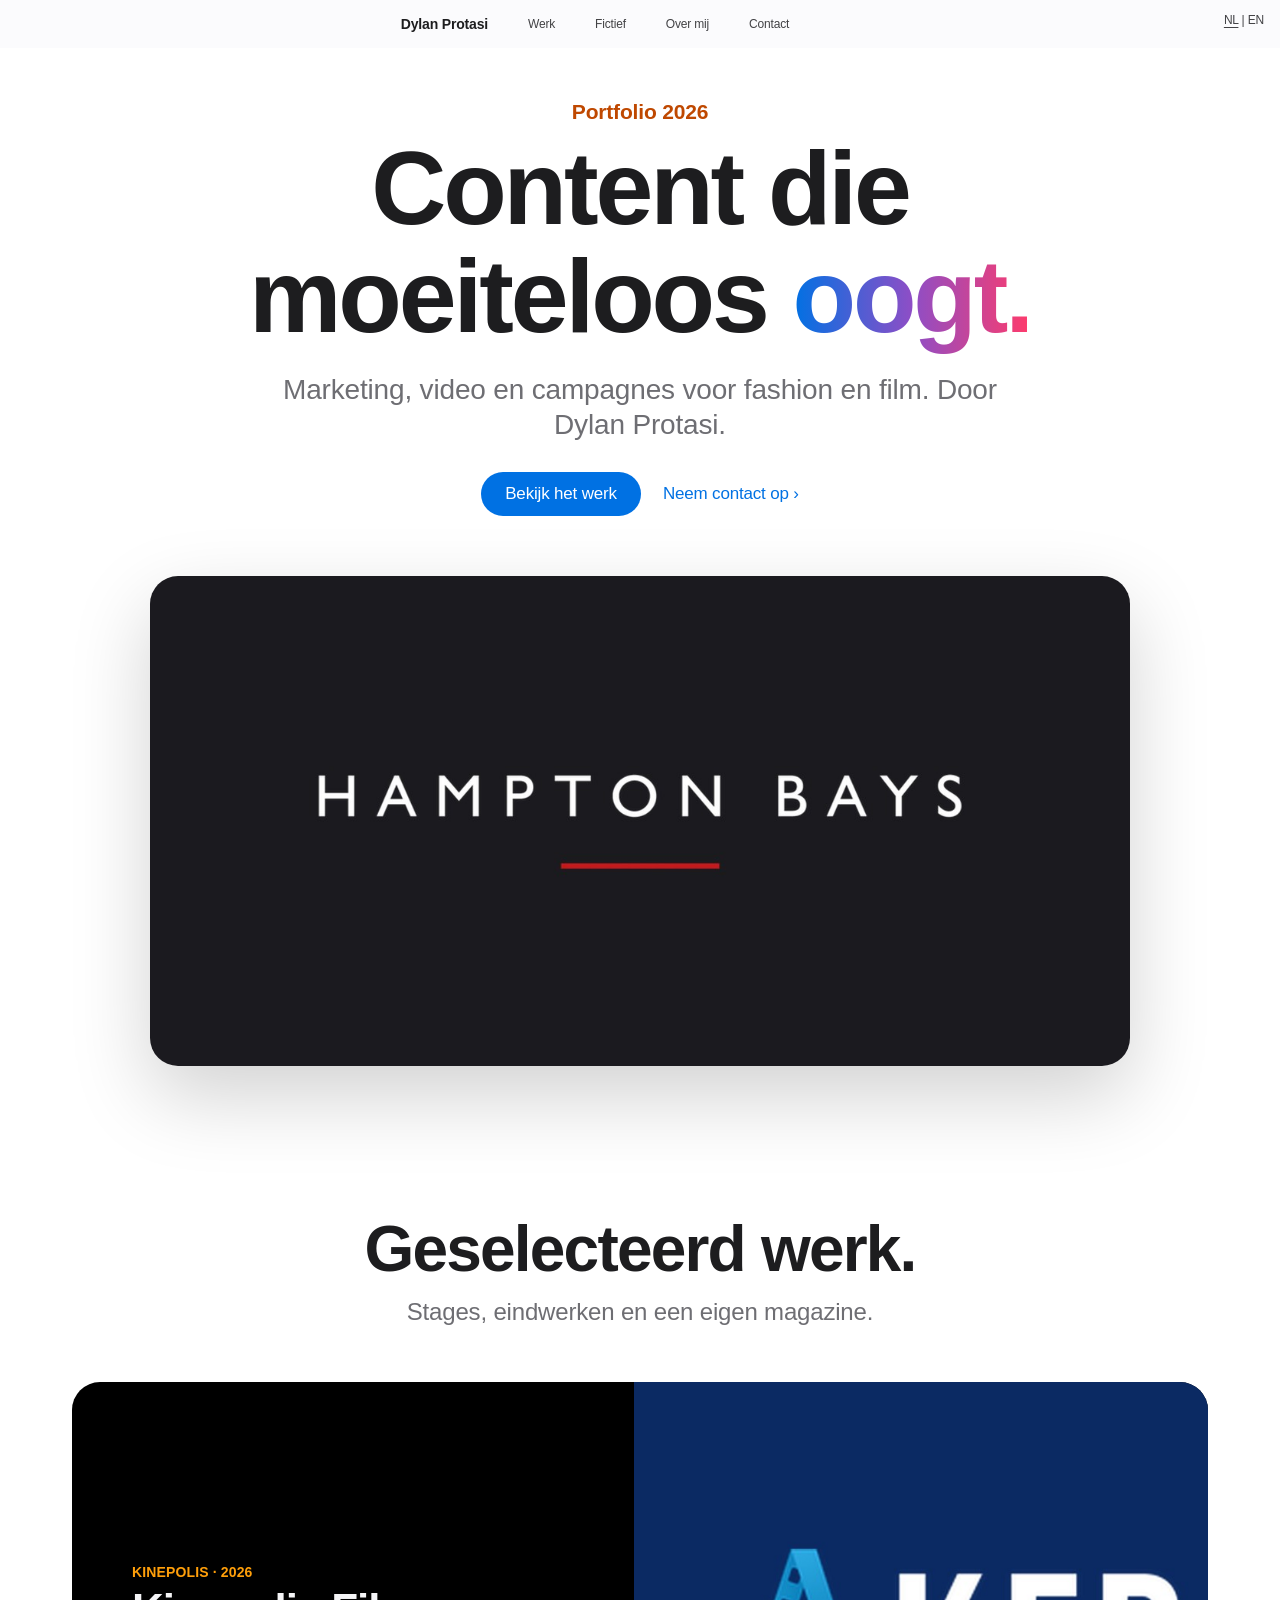
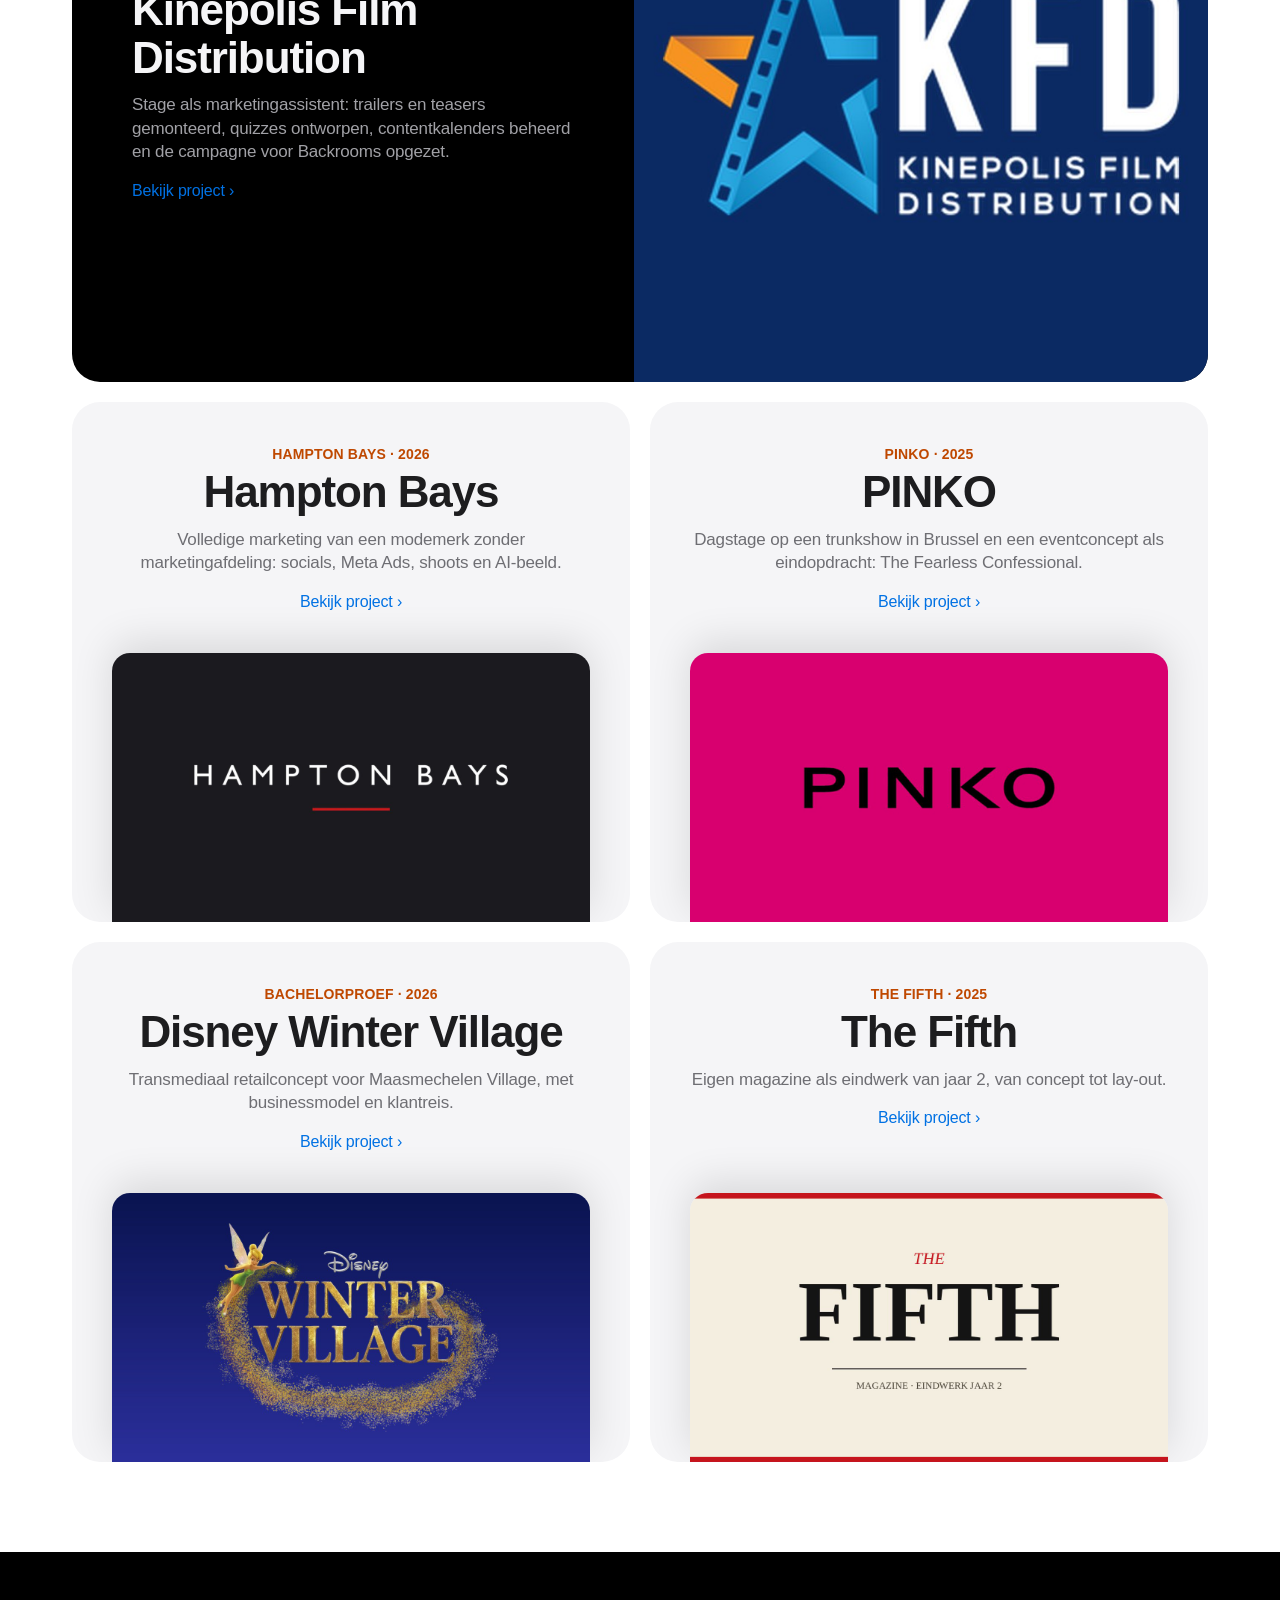
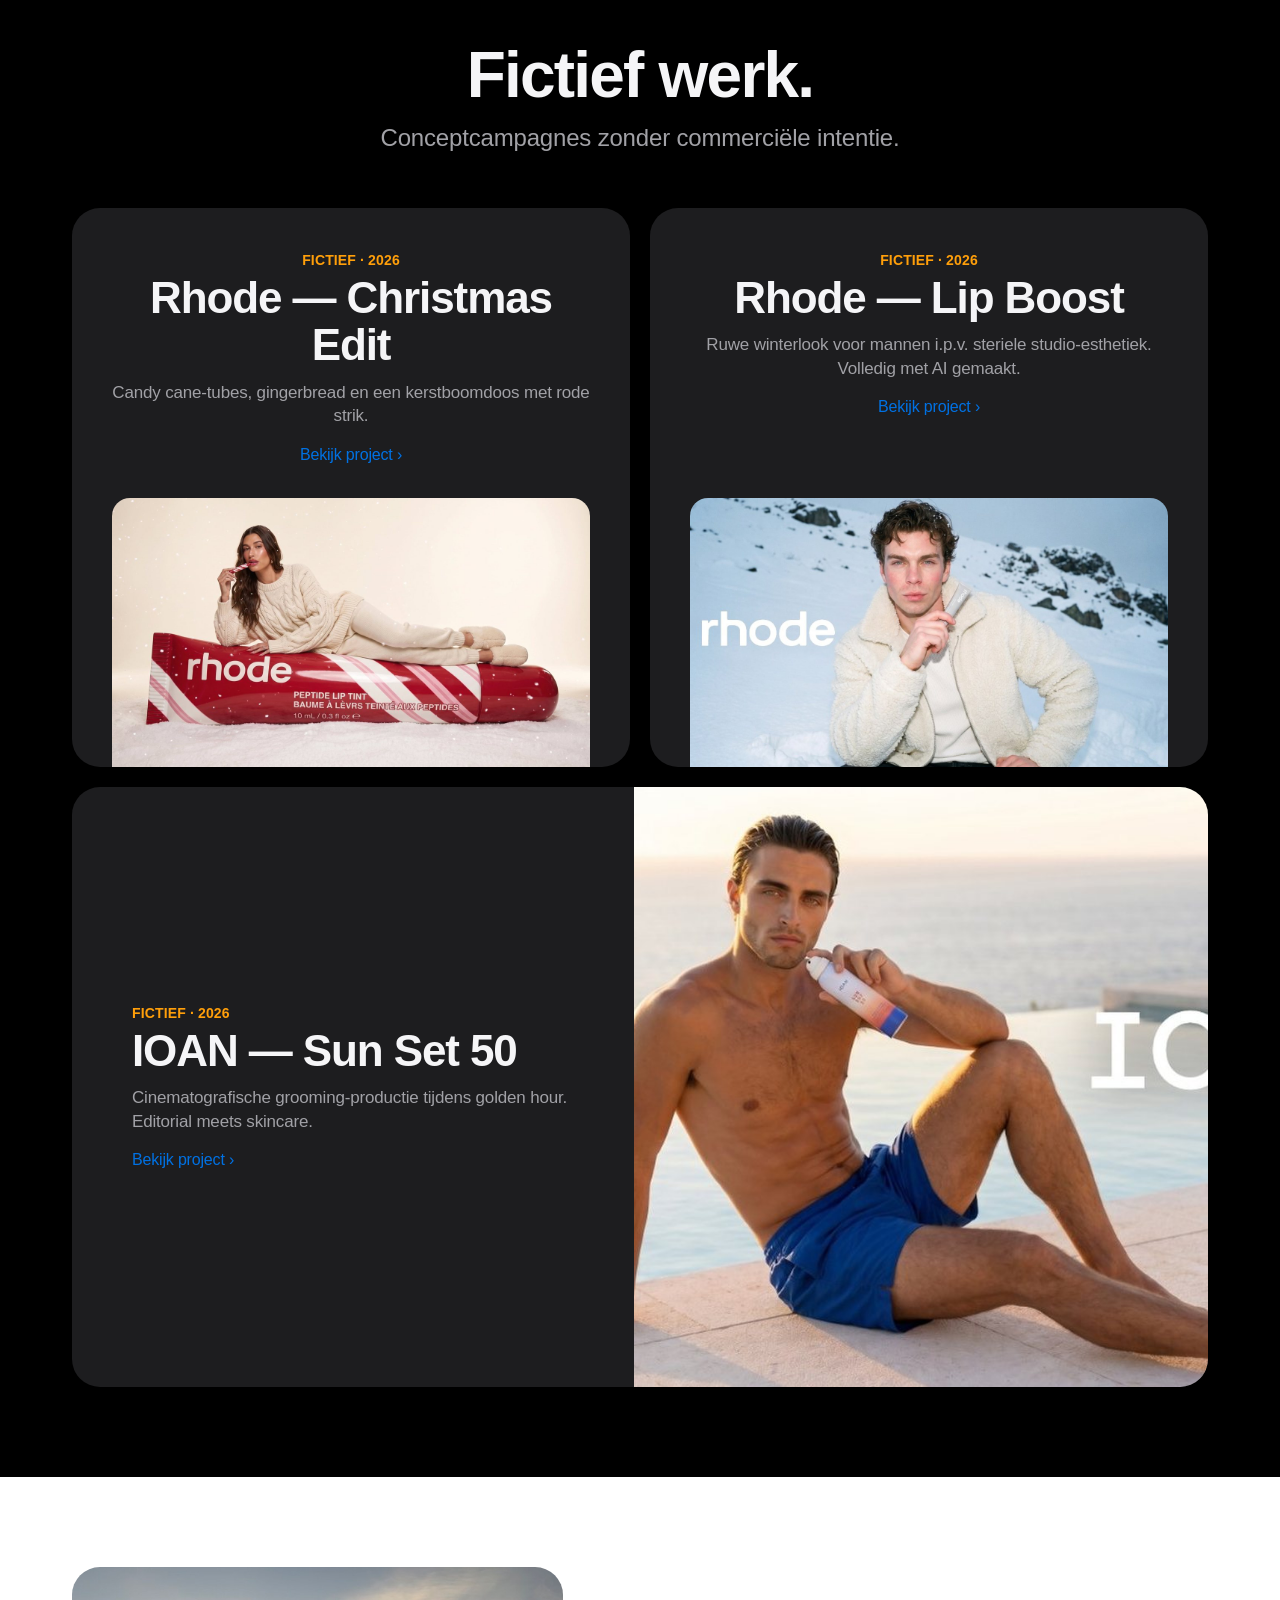
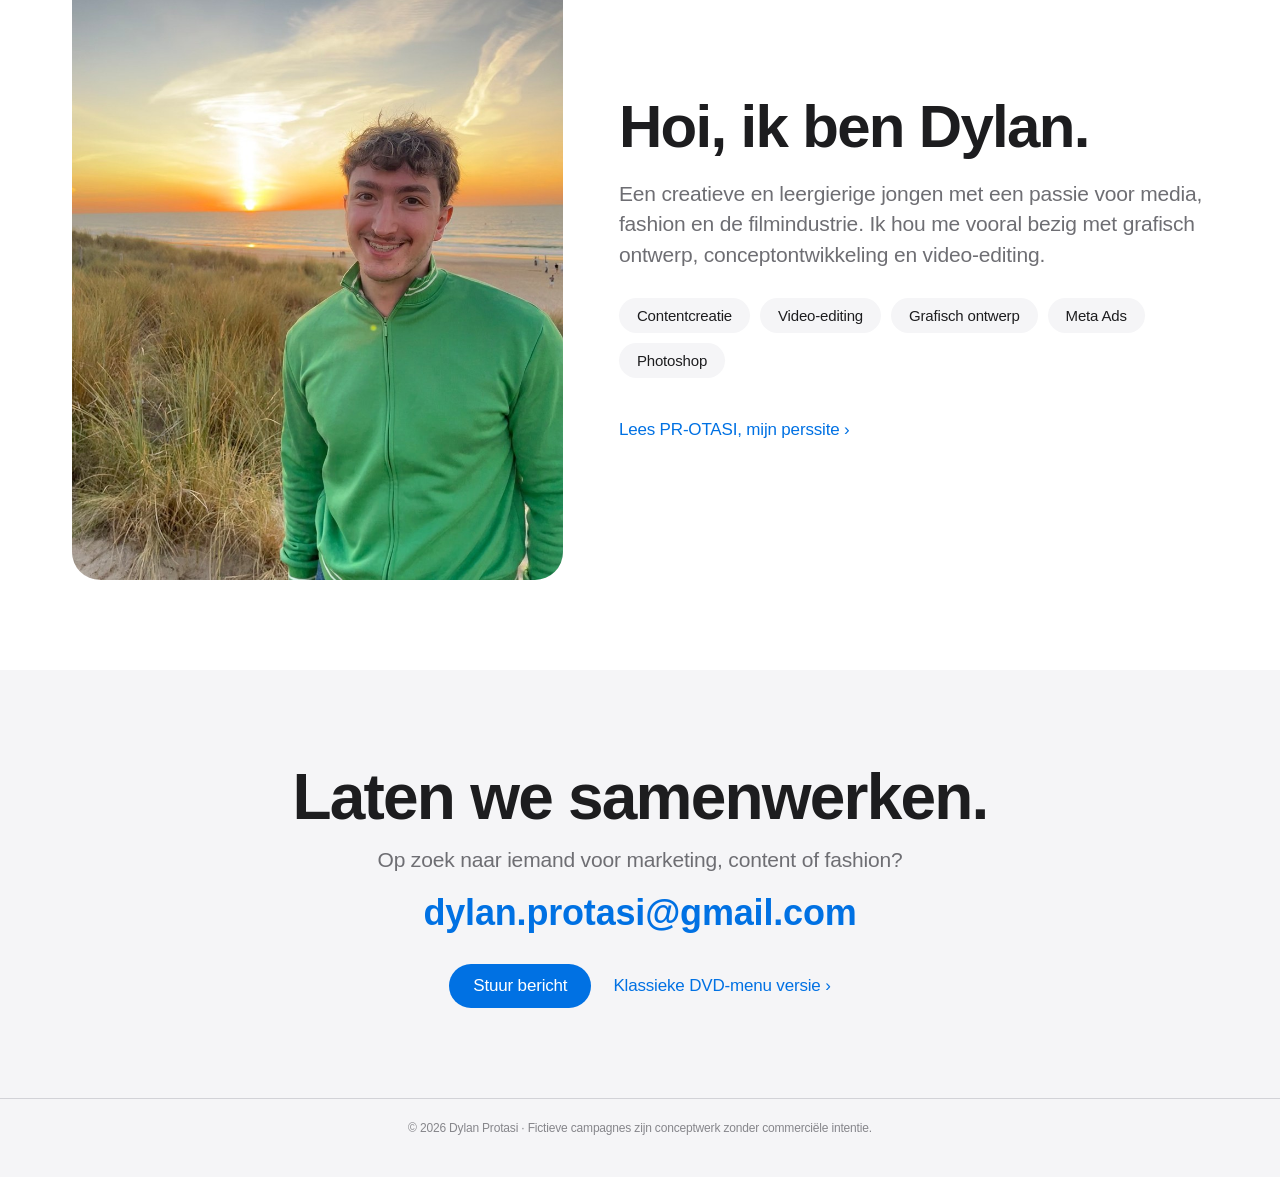
==== apple.html @ 8bb2449b "Apple-stijl versie van het portfolio (apple.html) Co-Authored-By: Claude Sonnet 5.5 <noreply@anthrop" ====
<!doctype html>
<html lang="nl"><head><meta charset="utf-8"><meta name="viewport" content="width=device-width,initial-scale=1">
<title>Dylan Protasi — Portfolio</title>
<style>
:root{--bg:#fff;--fg:#1d1d1f;--mu:#6e6e73;--ca:#f5f5f7;--bl:#0071e3}
*{box-sizing:border-box;margin:0}
html{scroll-behavior:smooth}
body{font-family:-apple-system,BlinkMacSystemFont,"SF Pro Display","SF Pro Text","Helvetica Neue",Inter,Arial,sans-serif;background:var(--bg);color:var(--fg);-webkit-font-smoothing:antialiased;letter-spacing:-.011em}
a{color:inherit;text-decoration:none}
nav{position:fixed;top:0;left:0;right:0;height:48px;z-index:10;display:flex;justify-content:center;gap:clamp(14px,3.4vw,40px);align-items:center;background:rgba(251,251,253,.8);backdrop-filter:saturate(180%) blur(20px);-webkit-backdrop-filter:saturate(180%) blur(20px);font-size:12px;color:#424245;padding-right:90px}
nav b{color:var(--fg);font-weight:600;font-size:14px}
nav a:hover{color:#000}
.lang{position:fixed;right:16px;top:13px;z-index:11;font-size:12px;color:#424245;cursor:pointer}
.lang u{text-underline-offset:3px}
.hero{min-height:100vh;display:flex;flex-direction:column;align-items:center;justify-content:center;text-align:center;padding:100px 22px 60px}
.eyebrow{font-size:clamp(17px,2vw,21px);font-weight:600;color:#bf4800;margin-bottom:10px}
h1{font-size:clamp(44px,9vw,104px);line-height:1.04;font-weight:700;letter-spacing:-.03em}
h1 span{background:linear-gradient(90deg,#0071e3,#8e4ec6 50%,#ff3b6b);-webkit-background-clip:text;background-clip:text;color:transparent}
.sub{font-size:clamp(19px,2.6vw,28px);line-height:1.25;color:var(--mu);max-width:720px;margin:22px auto 0;font-weight:500}
.cta{display:flex;gap:22px;justify-content:center;margin-top:30px;flex-wrap:wrap}
.btn{background:var(--bl);color:#fff;border-radius:980px;padding:12px 24px;font-size:17px}
.btn:hover{background:#0077ed}
.lnk{color:var(--bl);font-size:17px;padding:12px 0}.lnk:hover{text-decoration:underline}
.lnk:after{content:" ›"}
.hshot{width:min(980px,92vw);margin-top:60px;border-radius:28px;overflow:hidden;box-shadow:0 30px 80px rgba(0,0,0,.18);aspect-ratio:16/8}
.hshot img{width:100%;height:100%;object-fit:cover;display:block}
section{padding:90px 0}
.wrap{max-width:1180px;margin:0 auto;padding:0 22px}
.hd{text-align:center;margin-bottom:56px}
.hd h2{font-size:clamp(34px,6vw,64px);font-weight:700;letter-spacing:-.028em;line-height:1.06}
.hd p{font-size:clamp(17px,2.2vw,24px);color:var(--mu);margin-top:14px;font-weight:500}
.g{display:grid;grid-template-columns:repeat(2,1fr);gap:20px}
.big{grid-column:1/-1}
.card{position:relative;display:flex;flex-direction:column;background:var(--ca);border-radius:28px;overflow:hidden;transition:transform .5s cubic-bezier(.2,.8,.2,1);min-height:520px}
.card:hover{transform:scale(1.012)}
.card .t{padding:44px 40px 0;text-align:center}
.card small{display:block;font-size:14px;font-weight:600;color:#bf4800;margin-bottom:6px;letter-spacing:.01em}
.card h3{font-size:clamp(28px,3.6vw,44px);font-weight:700;letter-spacing:-.025em;line-height:1.08}
.card p{font-size:17px;line-height:1.38;color:var(--mu);margin:12px auto 0;max-width:520px}
.card .m{margin:18px 0 0;display:flex;gap:22px;justify-content:center}
.card .m span:first-child{color:var(--bl)}
.card .m span:first-child:after{content:" ›"}
.card .im{margin-top:auto;padding:34px 40px 0}
.card .im img{display:block;width:100%;aspect-ratio:16/9;object-fit:cover;border-radius:18px 18px 0 0;box-shadow:0 -10px 40px rgba(0,0,0,.12)}
.big{min-height:600px;flex-direction:row;align-items:center;background:#000;color:#f5f5f7}
.big .t{flex:1;text-align:left;padding:60px}
.big small{color:#ff9f0a}.big p{color:#a1a1a6;margin-left:0}.big .m{justify-content:flex-start}
.big .im{flex:1.3;padding:0;align-self:stretch;margin:0}
.big .im img{height:100%;border-radius:0;box-shadow:none;aspect-ratio:auto}
.dark{background:#000;color:#f5f5f7}
.dark .hd p{color:#a1a1a6}
.dark .card{background:#1d1d1f}
.dark .card p{color:#a1a1a6}
.dark .card small{color:#ff9f0a}
.dark .card .im img{box-shadow:none}
.ab{display:grid;grid-template-columns:1fr 1.2fr;gap:56px;align-items:center}
.ab img{width:100%;aspect-ratio:4/5;object-fit:cover;border-radius:28px}
.ab h2{font-size:clamp(34px,5.4vw,60px);font-weight:700;letter-spacing:-.028em;line-height:1.06}
.ab p{font-size:clamp(17px,2vw,21px);line-height:1.45;color:var(--mu);margin-top:20px;font-weight:500}
.sk{display:flex;flex-wrap:wrap;gap:10px;margin-top:28px}
.sk span{background:var(--ca);padding:9px 18px;border-radius:980px;font-size:15px;font-weight:500}
.ct{text-align:center;background:var(--ca)}
.ct h2{font-size:clamp(34px,6vw,64px);font-weight:700;letter-spacing:-.028em}
.ct a.em{display:block;font-size:clamp(20px,3.4vw,36px);margin-top:20px;color:var(--bl);font-weight:600}
footer{background:var(--ca);color:#86868b;font-size:12px;padding:20px 22px 40px;text-align:center;line-height:1.5;border-top:1px solid #d2d2d7}
.rv{opacity:0;transform:translateY(34px);transition:opacity .9s,transform .9s cubic-bezier(.2,.8,.2,1)}
.rv.in{opacity:1;transform:none}
@media(max-width:820px){.g{grid-template-columns:1fr}.big{flex-direction:column}.big .t{padding:40px 24px 0;text-align:center}.big .m{justify-content:center}.big p{margin-left:auto}.big .im{padding:30px 24px 0}.big .im img{height:auto;aspect-ratio:16/9;border-radius:18px 18px 0 0}.card{min-height:0}.ab{grid-template-columns:1fr}nav a.h{display:none}}
</style></head><body>
<nav><b>Dylan Protasi</b><a class="h" href="#werk" data-en="Work">Werk</a><a class="h" href="#fictief" data-en="Fictional">Fictief</a><a class="h" href="#over" data-en="About">Over mij</a><a href="#contact" data-en="Contact">Contact</a></nav>
<div class="lang" id="lg"><u>NL</u> | EN</div>

<header class="hero">
<div class="eyebrow" data-en="Portfolio 2026">Portfolio 2026</div>
<h1 data-en="Content that<br>looks <span>effortless.</span>">Content die<br>moeiteloos <span>oogt.</span></h1>
<p class="sub" data-en="Marketing, video and campaigns for fashion and film. By Dylan Protasi.">Marketing, video en campagnes voor fashion en film. Door Dylan Protasi.</p>
<div class="cta"><a class="btn" href="#werk" data-en="See the work">Bekijk het werk</a><a class="lnk" href="#contact" data-en="Get in touch">Neem contact op</a></div>
<div class="hshot"><img src="img/bn-hampton.jpg" alt=""></div>
</header>

<section id="werk"><div class="wrap">
<div class="hd rv"><h2 data-en="Selected work.">Geselecteerd werk.</h2><p data-en="Internships, final projects and a magazine of my own." >Stages, eindwerken en een eigen magazine.</p></div>
<div class="g">
<a class="card big rv" href="index.html#/kinepolis"><div class="t"><small>KINEPOLIS · 2026</small><h3>Kinepolis Film Distribution</h3><p data-en="Internship as marketing assistant: trailers and teasers edited, quizzes designed, content calendars managed and the Backrooms campaign set up.">Stage als marketingassistent: trailers en teasers gemonteerd, quizzes ontworpen, contentkalenders beheerd en de campagne voor Backrooms opgezet.</p><div class="m"><span data-en="View project">Bekijk project</span></div></div><div class="im"><img src="img/bn-kinepolis.jpg" alt=""></div></a>
<a class="card rv" href="index.html#/hampton"><div class="t"><small>HAMPTON BAYS · 2026</small><h3>Hampton Bays</h3><p data-en="Full marketing for a fashion brand without a marketing department: socials, Meta Ads, shoots and AI imagery.">Volledige marketing van een modemerk zonder marketingafdeling: socials, Meta Ads, shoots en AI-beeld.</p><div class="m"><span data-en="View project">Bekijk project</span></div></div><div class="im"><img src="img/bn-hampton.jpg" alt=""></div></a>
<a class="card rv" href="index.html#/pinko"><div class="t"><small>PINKO · 2025</small><h3>PINKO</h3><p data-en="Day internship at a trunk show in Brussels, plus an event concept: The Fearless Confessional.">Dagstage op een trunkshow in Brussel en een eventconcept als eindopdracht: The Fearless Confessional.</p><div class="m"><span data-en="View project">Bekijk project</span></div></div><div class="im"><img src="img/bn-pinko.jpg" alt=""></div></a>
<a class="card rv" href="index.html#/disney"><div class="t"><small data-en="BACHELOR PROJECT · 2026">BACHELORPROEF · 2026</small><h3>Disney Winter Village</h3><p data-en="Transmedia retail concept for Maasmechelen Village, with business model and customer journey.">Transmediaal retailconcept voor Maasmechelen Village, met businessmodel en klantreis.</p><div class="m"><span data-en="View project">Bekijk project</span></div></div><div class="im"><img src="img/bn-disney.jpg" alt=""></div></a>
<a class="card rv" href="index.html#/fifth"><div class="t"><small>THE FIFTH · 2025</small><h3>The Fifth</h3><p data-en="My own magazine as year-2 final work, from concept to layout.">Eigen magazine als eindwerk van jaar 2, van concept tot lay-out.</p><div class="m"><span data-en="View project">Bekijk project</span></div></div><div class="im"><img src="img/bn-fifth.jpg" alt=""></div></a>
</div></div></section>

<section id="fictief" class="dark"><div class="wrap">
<div class="hd rv"><h2 data-en="Fictional work.">Fictief werk.</h2><p data-en="Concept campaigns without commercial intent.">Conceptcampagnes zonder commerciële intentie.</p></div>
<div class="g">
<a class="card rv" href="index.html#/rhode-xmas"><div class="t"><small data-en="FICTIONAL · 2026">FICTIEF · 2026</small><h3>Rhode — Christmas Edit</h3><p data-en="Candy cane tubes, gingerbread and a Christmas tree box with a red bow.">Candy cane-tubes, gingerbread en een kerstboomdoos met rode strik.</p><div class="m"><span data-en="View project">Bekijk project</span></div></div><div class="im"><img src="img/bn-rhode-xmas.jpg" alt=""></div></a>
<a class="card rv" href="index.html#/rhode"><div class="t"><small data-en="FICTIONAL · 2026">FICTIEF · 2026</small><h3>Rhode — Lip Boost</h3><p data-en="A raw winter look for men instead of sterile studio aesthetics. Made entirely with AI.">Ruwe winterlook voor mannen i.p.v. steriele studio-esthetiek. Volledig met AI gemaakt.</p><div class="m"><span data-en="View project">Bekijk project</span></div></div><div class="im"><img src="img/bn-rhode.jpg" alt=""></div></a>
<a class="card big rv" href="index.html#/ioan" style="background:#1d1d1f"><div class="t"><small data-en="FICTIONAL · 2026">FICTIEF · 2026</small><h3>IOAN — Sun Set 50</h3><p data-en="Cinematic grooming production at golden hour. Editorial meets skincare.">Cinematografische grooming-productie tijdens golden hour. Editorial meets skincare.</p><div class="m"><span data-en="View project">Bekijk project</span></div></div><div class="im"><img src="img/bn-ioan.jpg" alt=""></div></a>
</div></div></section>

<section id="over"><div class="wrap ab">
<img class="rv" src="img/ab1.jpg" alt="Dylan Protasi">
<div class="rv"><h2 data-en="Hi, I'm Dylan.">Hoi, ik ben Dylan.</h2>
<p data-en="A creative, eager-to-learn guy with a passion for media, fashion and the film industry. I focus on graphic design, concept development and video editing.">Een creatieve en leergierige jongen met een passie voor media, fashion en de filmindustrie. Ik hou me vooral bezig met grafisch ontwerp, conceptontwikkeling en video-editing.</p>
<div class="sk"><span data-en="Content creation">Contentcreatie</span><span data-en="Video editing">Video-editing</span><span data-en="Graphic design">Grafisch ontwerp</span><span>Meta Ads</span><span>Photoshop</span></div>
<div class="cta" style="justify-content:flex-start"><a class="lnk" href="index.html#/nieuws" data-en="Read PR-OTASI, my press site">Lees PR-OTASI, mijn perssite</a></div></div>
</div></section>

<section id="contact" class="ct"><div class="wrap rv"><h2 data-en="Let's work together.">Laten we samenwerken.</h2><p style="font-size:21px;color:#6e6e73;margin-top:14px;font-weight:500" data-en="Looking for someone for marketing, content or fashion?">Op zoek naar iemand voor marketing, content of fashion?</p><a class="em" href="mailto:dylan.protasi@gmail.com">dylan.protasi@gmail.com</a><div class="cta"><a class="btn" href="mailto:dylan.protasi@gmail.com" data-en="Send a message">Stuur bericht</a><a class="lnk" href="index.html" data-en="Classic DVD menu version">Klassieke DVD-menu versie</a></div></div></section>
<footer>© 2026 Dylan Protasi · <span data-en="Fictional campaigns are concept work without commercial intent.">Fictieve campagnes zijn conceptwerk zonder commerciële intentie.</span></footer>
<script>
var io=new IntersectionObserver(function(e){e.forEach(function(x){if(x.isIntersecting){x.target.classList.add('in');io.unobserve(x.target)}})},{threshold:.12});
document.querySelectorAll('.rv').forEach(function(e){io.observe(e)});
var els=[].slice.call(document.querySelectorAll('[data-en]'));els.forEach(function(e){e.dataset.nl=e.innerHTML});
function lang(l){els.forEach(function(e){e.innerHTML=l==='en'?e.dataset.en:e.dataset.nl});document.documentElement.lang=l;document.getElementById('lg').innerHTML=l==='en'?'NL | <u>EN</u>':'<u>NL</u> | EN';try{localStorage.setItem('lang',l)}catch(x){}}
document.getElementById('lg').onclick=function(){lang(document.documentElement.lang==='en'?'nl':'en')};
try{if(localStorage.getItem('lang')==='en')lang('en')}catch(x){}
</script></body></html>
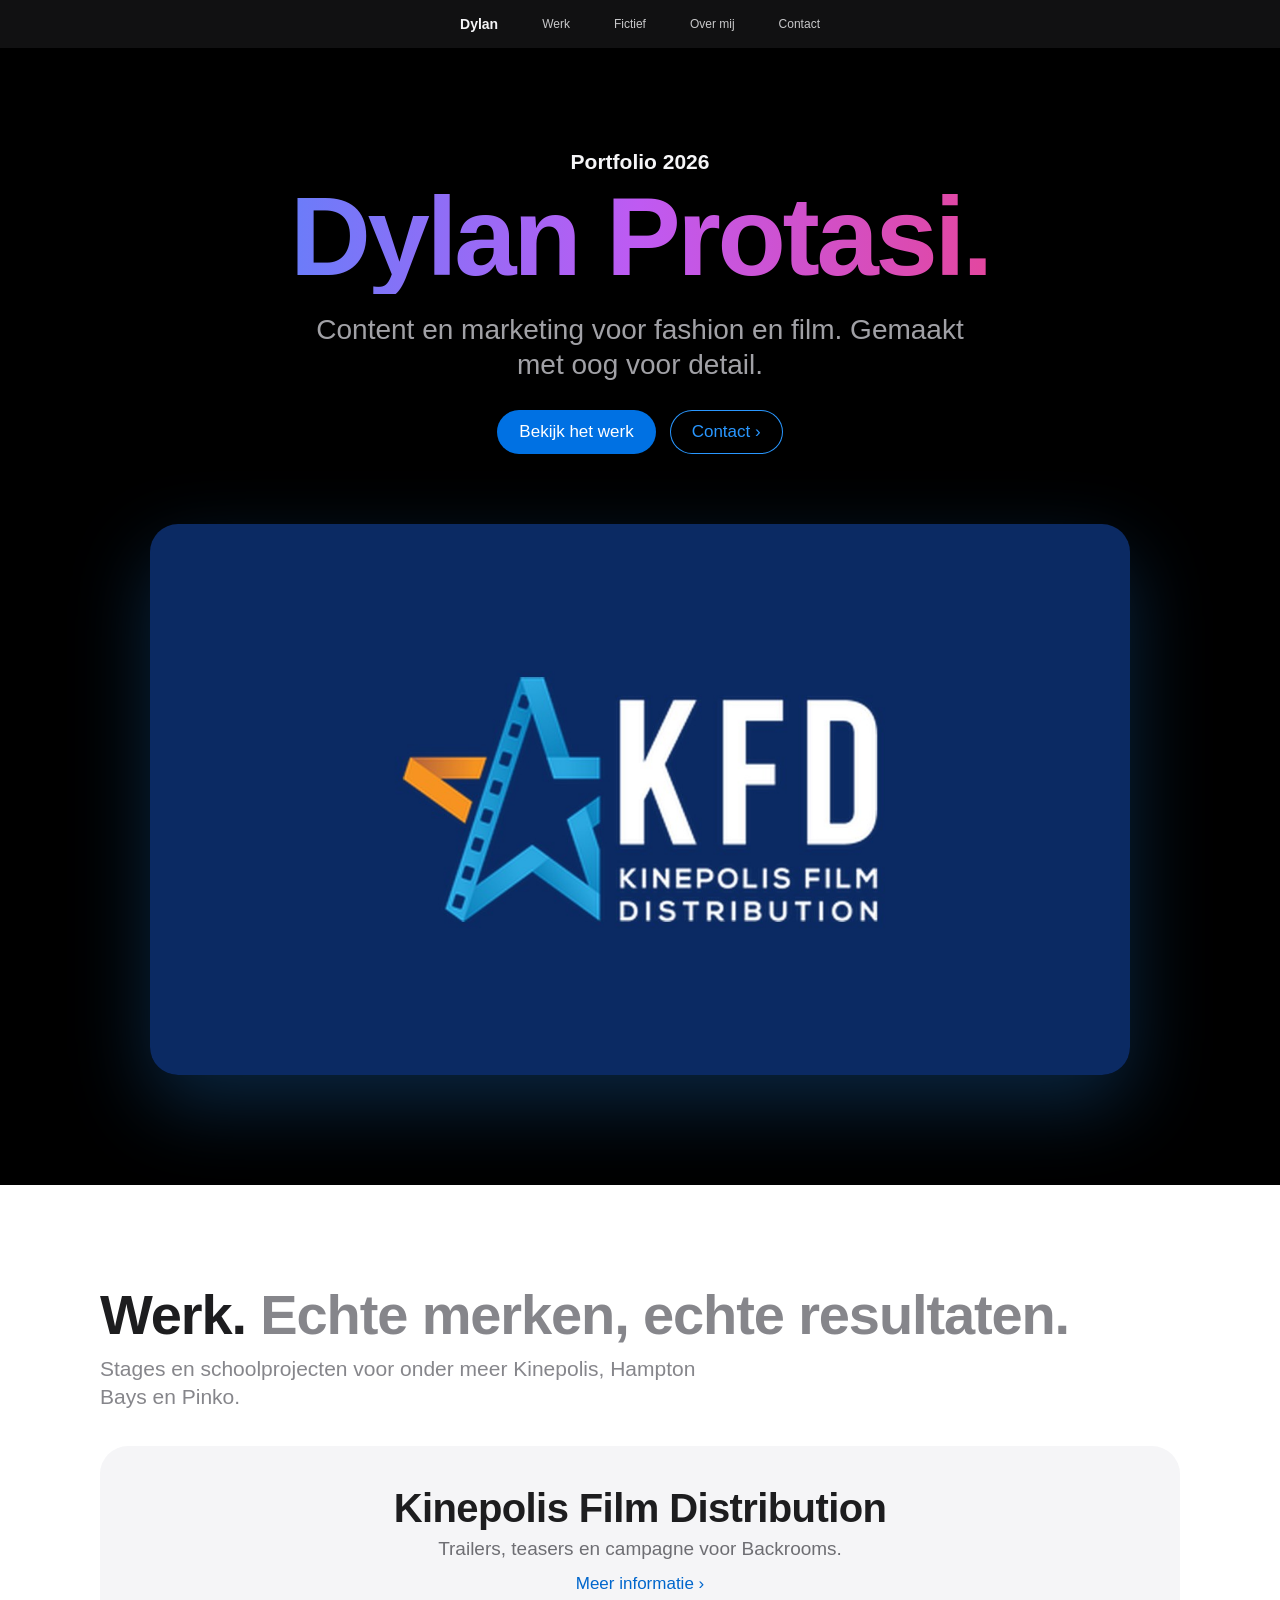
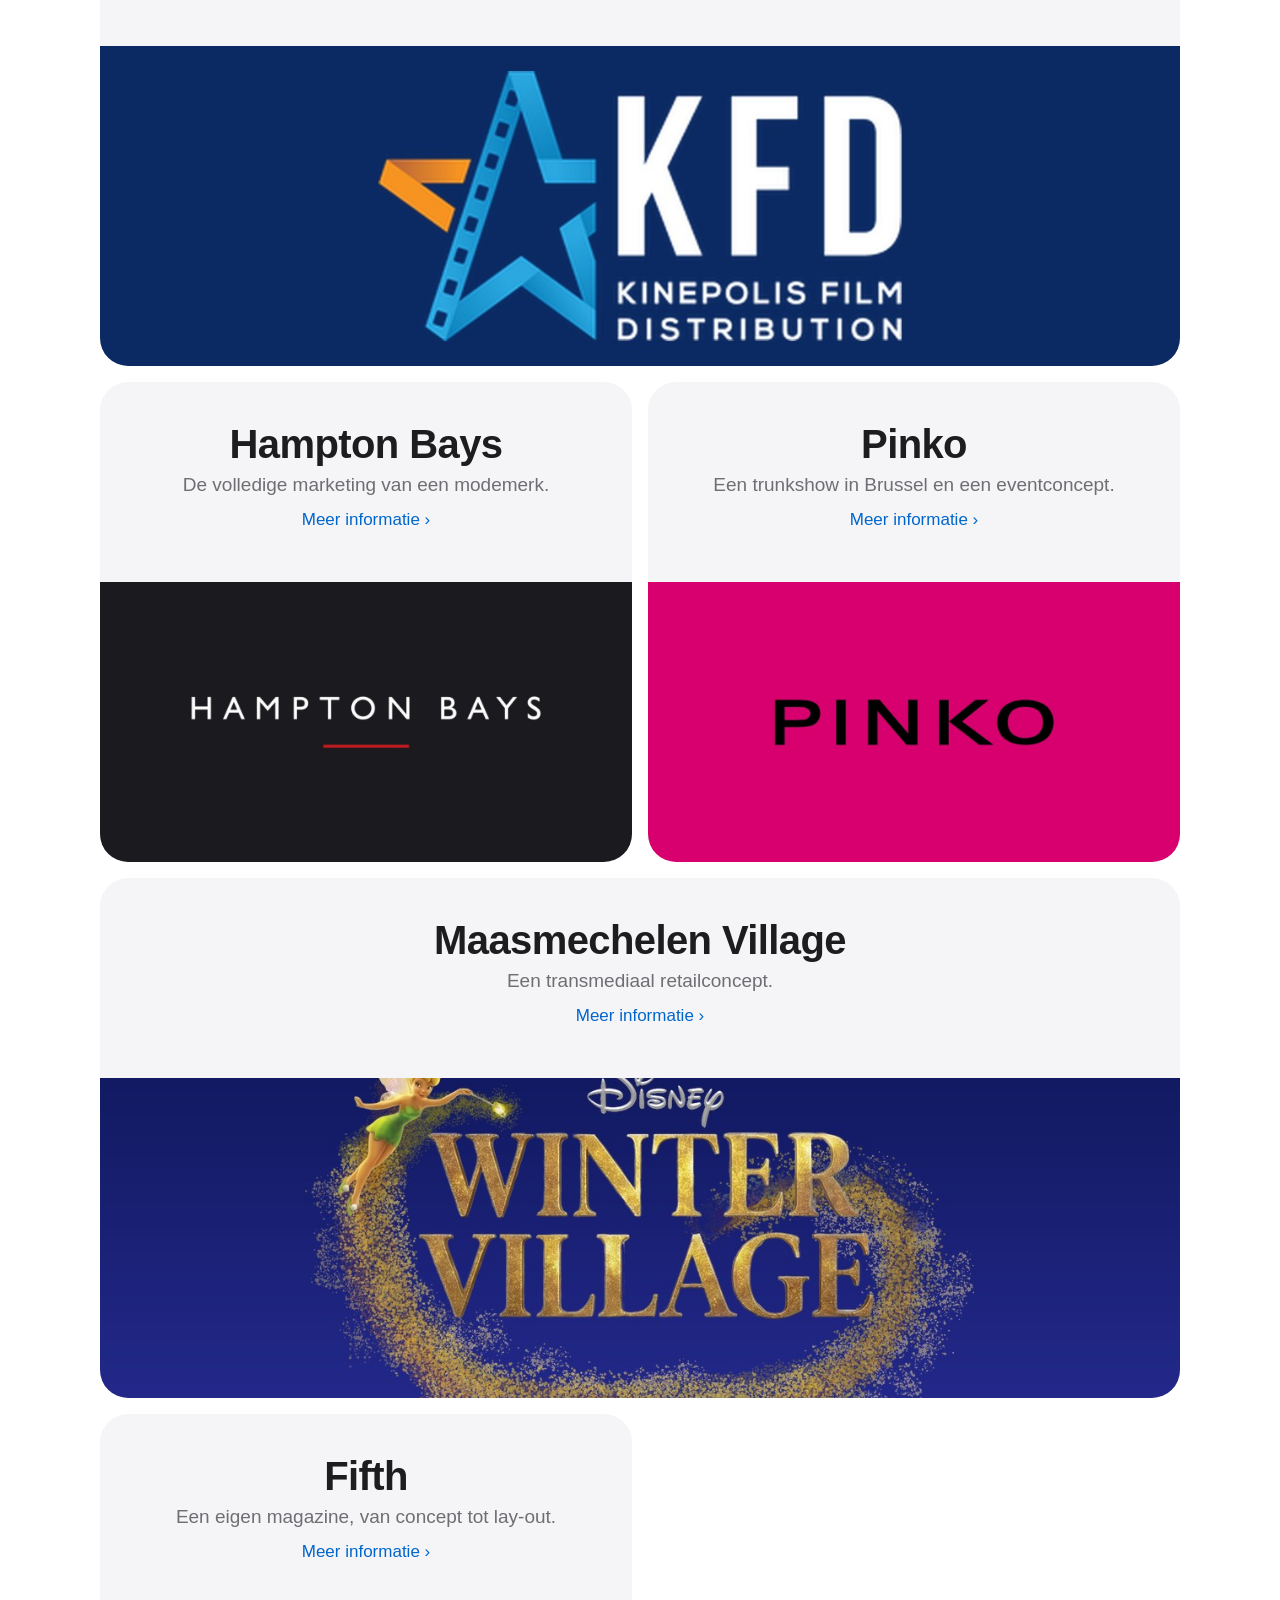
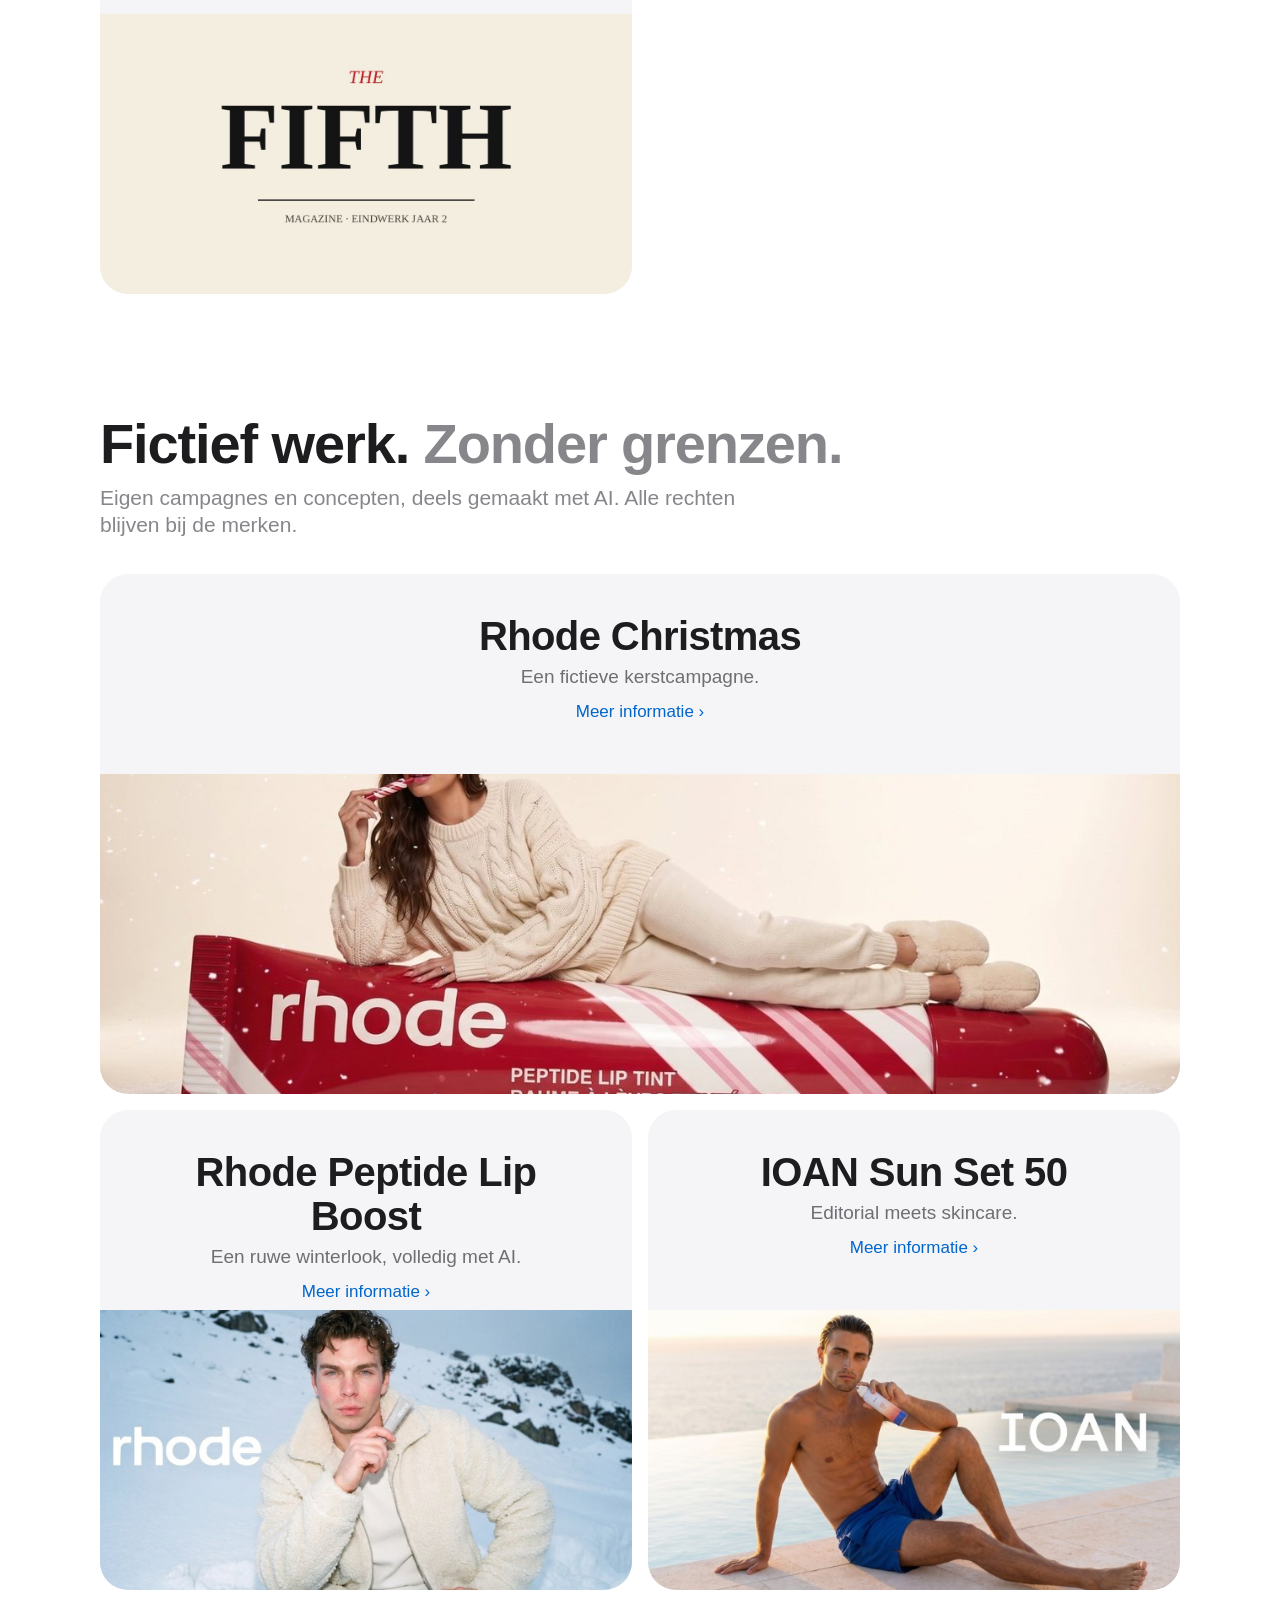
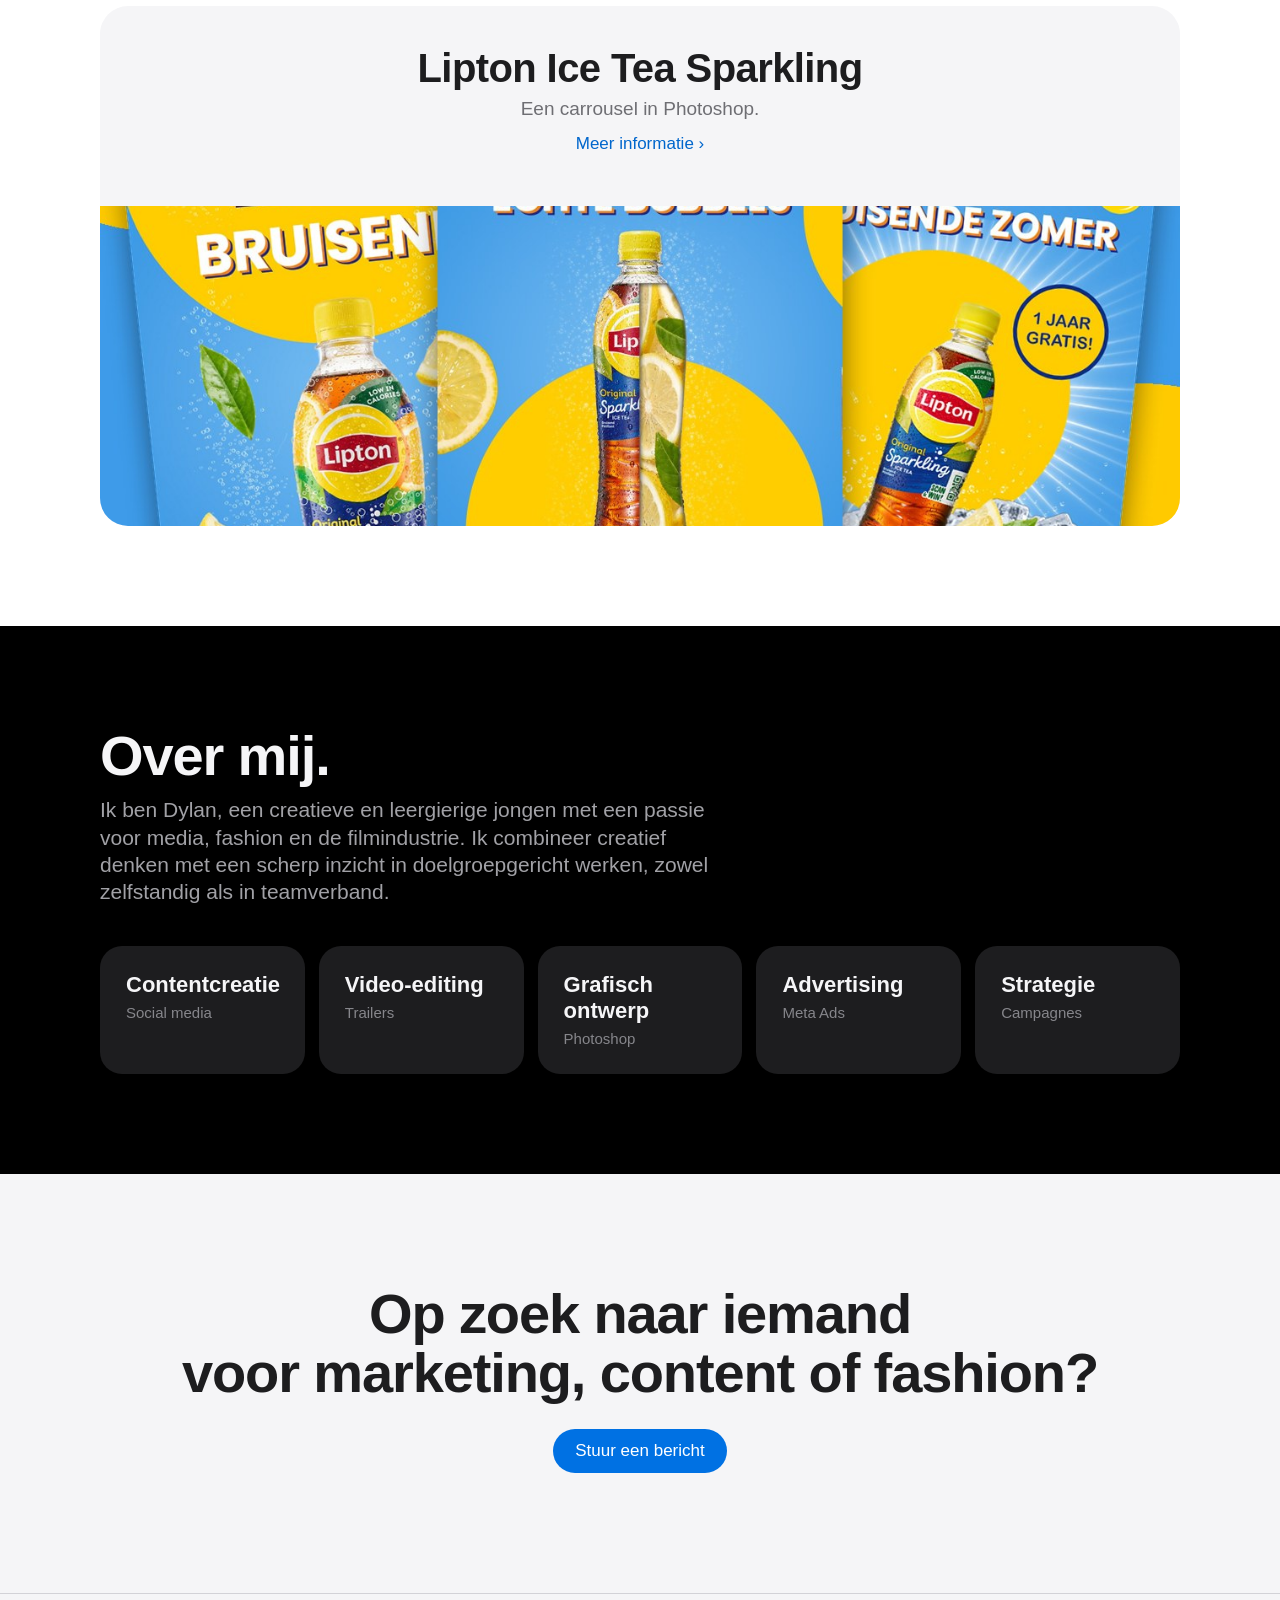
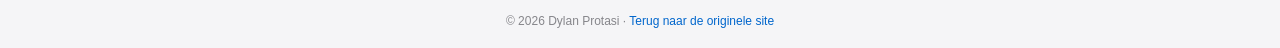
==== commit ce24bfae: "Add alternative Apple-style page (apple.html), original site untouched Co-Authored-By: Claude Sonnet" ====
--- a/apple.html
+++ b/apple.html
@@ -1,116 +1,37 @@
-<!doctype html>
-<html lang="nl"><head><meta charset="utf-8"><meta name="viewport" content="width=device-width,initial-scale=1">
-<title>Dylan Protasi — Portfolio</title>
+<!DOCTYPE html><html lang="nl"><head><meta charset="utf-8"><meta name="viewport" content="width=device-width,initial-scale=1"><title>Dylan Protasi</title>
 <style>
-:root{--bg:#fff;--fg:#1d1d1f;--mu:#6e6e73;--ca:#f5f5f7;--bl:#0071e3}
-*{box-sizing:border-box;margin:0}
-html{scroll-behavior:smooth}
-body{font-family:-apple-system,BlinkMacSystemFont,"SF Pro Display","SF Pro Text","Helvetica Neue",Inter,Arial,sans-serif;background:var(--bg);color:var(--fg);-webkit-font-smoothing:antialiased;letter-spacing:-.011em}
-a{color:inherit;text-decoration:none}
-nav{position:fixed;top:0;left:0;right:0;height:48px;z-index:10;display:flex;justify-content:center;gap:clamp(14px,3.4vw,40px);align-items:center;background:rgba(251,251,253,.8);backdrop-filter:saturate(180%) blur(20px);-webkit-backdrop-filter:saturate(180%) blur(20px);font-size:12px;color:#424245;padding-right:90px}
-nav b{color:var(--fg);font-weight:600;font-size:14px}
-nav a:hover{color:#000}
-.lang{position:fixed;right:16px;top:13px;z-index:11;font-size:12px;color:#424245;cursor:pointer}
-.lang u{text-underline-offset:3px}
-.hero{min-height:100vh;display:flex;flex-direction:column;align-items:center;justify-content:center;text-align:center;padding:100px 22px 60px}
-.eyebrow{font-size:clamp(17px,2vw,21px);font-weight:600;color:#bf4800;margin-bottom:10px}
-h1{font-size:clamp(44px,9vw,104px);line-height:1.04;font-weight:700;letter-spacing:-.03em}
-h1 span{background:linear-gradient(90deg,#0071e3,#8e4ec6 50%,#ff3b6b);-webkit-background-clip:text;background-clip:text;color:transparent}
-.sub{font-size:clamp(19px,2.6vw,28px);line-height:1.25;color:var(--mu);max-width:720px;margin:22px auto 0;font-weight:500}
-.cta{display:flex;gap:22px;justify-content:center;margin-top:30px;flex-wrap:wrap}
-.btn{background:var(--bl);color:#fff;border-radius:980px;padding:12px 24px;font-size:17px}
-.btn:hover{background:#0077ed}
-.lnk{color:var(--bl);font-size:17px;padding:12px 0}.lnk:hover{text-decoration:underline}
-.lnk:after{content:" ›"}
-.hshot{width:min(980px,92vw);margin-top:60px;border-radius:28px;overflow:hidden;box-shadow:0 30px 80px rgba(0,0,0,.18);aspect-ratio:16/8}
-.hshot img{width:100%;height:100%;object-fit:cover;display:block}
-section{padding:90px 0}
-.wrap{max-width:1180px;margin:0 auto;padding:0 22px}
-.hd{text-align:center;margin-bottom:56px}
-.hd h2{font-size:clamp(34px,6vw,64px);font-weight:700;letter-spacing:-.028em;line-height:1.06}
-.hd p{font-size:clamp(17px,2.2vw,24px);color:var(--mu);margin-top:14px;font-weight:500}
-.g{display:grid;grid-template-columns:repeat(2,1fr);gap:20px}
-.big{grid-column:1/-1}
-.card{position:relative;display:flex;flex-direction:column;background:var(--ca);border-radius:28px;overflow:hidden;transition:transform .5s cubic-bezier(.2,.8,.2,1);min-height:520px}
-.card:hover{transform:scale(1.012)}
-.card .t{padding:44px 40px 0;text-align:center}
-.card small{display:block;font-size:14px;font-weight:600;color:#bf4800;margin-bottom:6px;letter-spacing:.01em}
-.card h3{font-size:clamp(28px,3.6vw,44px);font-weight:700;letter-spacing:-.025em;line-height:1.08}
-.card p{font-size:17px;line-height:1.38;color:var(--mu);margin:12px auto 0;max-width:520px}
-.card .m{margin:18px 0 0;display:flex;gap:22px;justify-content:center}
-.card .m span:first-child{color:var(--bl)}
-.card .m span:first-child:after{content:" ›"}
-.card .im{margin-top:auto;padding:34px 40px 0}
-.card .im img{display:block;width:100%;aspect-ratio:16/9;object-fit:cover;border-radius:18px 18px 0 0;box-shadow:0 -10px 40px rgba(0,0,0,.12)}
-.big{min-height:600px;flex-direction:row;align-items:center;background:#000;color:#f5f5f7}
-.big .t{flex:1;text-align:left;padding:60px}
-.big small{color:#ff9f0a}.big p{color:#a1a1a6;margin-left:0}.big .m{justify-content:flex-start}
-.big .im{flex:1.3;padding:0;align-self:stretch;margin:0}
-.big .im img{height:100%;border-radius:0;box-shadow:none;aspect-ratio:auto}
-.dark{background:#000;color:#f5f5f7}
-.dark .hd p{color:#a1a1a6}
-.dark .card{background:#1d1d1f}
-.dark .card p{color:#a1a1a6}
-.dark .card small{color:#ff9f0a}
-.dark .card .im img{box-shadow:none}
-.ab{display:grid;grid-template-columns:1fr 1.2fr;gap:56px;align-items:center}
-.ab img{width:100%;aspect-ratio:4/5;object-fit:cover;border-radius:28px}
-.ab h2{font-size:clamp(34px,5.4vw,60px);font-weight:700;letter-spacing:-.028em;line-height:1.06}
-.ab p{font-size:clamp(17px,2vw,21px);line-height:1.45;color:var(--mu);margin-top:20px;font-weight:500}
-.sk{display:flex;flex-wrap:wrap;gap:10px;margin-top:28px}
-.sk span{background:var(--ca);padding:9px 18px;border-radius:980px;font-size:15px;font-weight:500}
-.ct{text-align:center;background:var(--ca)}
-.ct h2{font-size:clamp(34px,6vw,64px);font-weight:700;letter-spacing:-.028em}
-.ct a.em{display:block;font-size:clamp(20px,3.4vw,36px);margin-top:20px;color:var(--bl);font-weight:600}
-footer{background:var(--ca);color:#86868b;font-size:12px;padding:20px 22px 40px;text-align:center;line-height:1.5;border-top:1px solid #d2d2d7}
-.rv{opacity:0;transform:translateY(34px);transition:opacity .9s,transform .9s cubic-bezier(.2,.8,.2,1)}
-.rv.in{opacity:1;transform:none}
-@media(max-width:820px){.g{grid-template-columns:1fr}.big{flex-direction:column}.big .t{padding:40px 24px 0;text-align:center}.big .m{justify-content:center}.big p{margin-left:auto}.big .im{padding:30px 24px 0}.big .im img{height:auto;aspect-ratio:16/9;border-radius:18px 18px 0 0}.card{min-height:0}.ab{grid-template-columns:1fr}nav a.h{display:none}}
+*{box-sizing:border-box;margin:0}html{scroll-behavior:smooth}
+body{font-family:-apple-system,BlinkMacSystemFont,"SF Pro Display","Inter","Helvetica Neue",Arial,sans-serif;background:#fff;color:#1d1d1f;-webkit-font-smoothing:antialiased}
+nav{position:fixed;top:0;left:0;right:0;height:48px;z-index:9;background:rgba(22,22,23,.8);backdrop-filter:saturate(180%) blur(20px);-webkit-backdrop-filter:saturate(180%) blur(20px);display:flex;justify-content:center;gap:clamp(18px,4vw,44px);align-items:center;font-size:12px}
+nav a{color:#f5f5f7;opacity:.8;text-decoration:none}nav a:hover{opacity:1}nav .lg{font-weight:600;opacity:1;font-size:14px}
+.hero{background:#000;color:#f5f5f7;text-align:center;padding:150px 20px 110px;overflow:hidden}
+.hero .eb{font-size:21px;font-weight:600;color:#f5f5f7}
+.hero h1{font-size:clamp(48px,10vw,112px);line-height:1.02;letter-spacing:-.03em;font-weight:700;margin:6px 0 18px;background:linear-gradient(90deg,#2997ff,#bf5af2 50%,#ff375f);-webkit-background-clip:text;background-clip:text;color:transparent}
+.hero p{font-size:clamp(19px,2.6vw,28px);color:#a1a1a6;max-width:700px;margin:0 auto 28px;line-height:1.25}
+.btns{display:flex;gap:14px;justify-content:center;flex-wrap:wrap}
+.b{display:inline-block;padding:12px 22px;border-radius:980px;font-size:17px;text-decoration:none;background:#0071e3;color:#fff}.b:hover{background:#0077ed}.b.o{background:transparent;color:#2997ff;box-shadow:inset 0 0 0 1px #2997ff}
+.hero .hi{margin:70px auto 0;max-width:980px;border-radius:28px;overflow:hidden;box-shadow:0 30px 80px rgba(41,151,255,.25)}.hero .hi img{width:100%;display:block}
+section{padding:100px 20px 20px}.in{max-width:1080px;margin:0 auto}
+h2{font-size:clamp(34px,5.5vw,56px);letter-spacing:-.02em;font-weight:700;line-height:1.07}h2 em{font-style:normal;color:#86868b}
+.sub{font-size:21px;color:#86868b;margin:10px 0 36px;max-width:640px;line-height:1.3}
+.grid{display:grid;grid-template-columns:repeat(2,1fr);gap:16px}
+.card{position:relative;background:#f5f5f7;border-radius:28px;overflow:hidden;min-height:480px;text-decoration:none;color:inherit;display:flex;flex-direction:column;transition:transform .5s cubic-bezier(.2,.8,.2,1)}
+.card:hover{transform:scale(1.015)}.card.wide{grid-column:1/-1;min-height:520px}
+.ct{padding:40px 40px 0;text-align:center;z-index:1}.card h3{font-size:clamp(26px,3.4vw,40px);font-weight:700;letter-spacing:-.015em;line-height:1.1}.card p{font-size:19px;color:#6e6e73;margin-top:8px}.lm{display:inline-block;margin-top:14px;color:#0066cc;font-size:17px}
+.card img{margin-top:auto;width:100%;height:280px;object-fit:cover;display:block}.card.wide img{height:320px}
+.dark{background:#000;color:#f5f5f7;margin-top:80px;padding:100px 20px}.dark .sub{color:#a1a1a6}
+.sk{display:grid;grid-template-columns:repeat(auto-fit,minmax(180px,1fr));gap:14px;margin-top:40px}.sk div{background:#1d1d1f;border-radius:22px;padding:26px}.sk b{display:block;font-size:22px;margin-bottom:6px}.sk span{color:#86868b;font-size:15px}
+.ct2{text-align:center;padding:110px 20px 120px;background:#f5f5f7}.ct2 h2{margin-bottom:26px}
+footer{font-size:12px;color:#86868b;padding:20px;text-align:center;background:#f5f5f7;border-top:1px solid #d2d2d7}
+.rv{opacity:0;transform:translateY(40px);transition:opacity .9s,transform .9s cubic-bezier(.2,.8,.2,1)}.rv.on{opacity:1;transform:none}
+@media(max-width:760px){.grid{grid-template-columns:1fr}.card,.card.wide{min-height:440px}.ct{padding:30px 24px 0}nav{font-size:11px;gap:16px}}
 </style></head><body>
-<nav><b>Dylan Protasi</b><a class="h" href="#werk" data-en="Work">Werk</a><a class="h" href="#fictief" data-en="Fictional">Fictief</a><a class="h" href="#over" data-en="About">Over mij</a><a href="#contact" data-en="Contact">Contact</a></nav>
-<div class="lang" id="lg"><u>NL</u> | EN</div>
-
-<header class="hero">
-<div class="eyebrow" data-en="Portfolio 2026">Portfolio 2026</div>
-<h1 data-en="Content that<br>looks <span>effortless.</span>">Content die<br>moeiteloos <span>oogt.</span></h1>
-<p class="sub" data-en="Marketing, video and campaigns for fashion and film. By Dylan Protasi.">Marketing, video en campagnes voor fashion en film. Door Dylan Protasi.</p>
-<div class="cta"><a class="btn" href="#werk" data-en="See the work">Bekijk het werk</a><a class="lnk" href="#contact" data-en="Get in touch">Neem contact op</a></div>
-<div class="hshot"><img src="img/bn-hampton.jpg" alt=""></div>
-</header>
-
-<section id="werk"><div class="wrap">
-<div class="hd rv"><h2 data-en="Selected work.">Geselecteerd werk.</h2><p data-en="Internships, final projects and a magazine of my own." >Stages, eindwerken en een eigen magazine.</p></div>
-<div class="g">
-<a class="card big rv" href="index.html#/kinepolis"><div class="t"><small>KINEPOLIS · 2026</small><h3>Kinepolis Film Distribution</h3><p data-en="Internship as marketing assistant: trailers and teasers edited, quizzes designed, content calendars managed and the Backrooms campaign set up.">Stage als marketingassistent: trailers en teasers gemonteerd, quizzes ontworpen, contentkalenders beheerd en de campagne voor Backrooms opgezet.</p><div class="m"><span data-en="View project">Bekijk project</span></div></div><div class="im"><img src="img/bn-kinepolis.jpg" alt=""></div></a>
-<a class="card rv" href="index.html#/hampton"><div class="t"><small>HAMPTON BAYS · 2026</small><h3>Hampton Bays</h3><p data-en="Full marketing for a fashion brand without a marketing department: socials, Meta Ads, shoots and AI imagery.">Volledige marketing van een modemerk zonder marketingafdeling: socials, Meta Ads, shoots en AI-beeld.</p><div class="m"><span data-en="View project">Bekijk project</span></div></div><div class="im"><img src="img/bn-hampton.jpg" alt=""></div></a>
-<a class="card rv" href="index.html#/pinko"><div class="t"><small>PINKO · 2025</small><h3>PINKO</h3><p data-en="Day internship at a trunk show in Brussels, plus an event concept: The Fearless Confessional.">Dagstage op een trunkshow in Brussel en een eventconcept als eindopdracht: The Fearless Confessional.</p><div class="m"><span data-en="View project">Bekijk project</span></div></div><div class="im"><img src="img/bn-pinko.jpg" alt=""></div></a>
-<a class="card rv" href="index.html#/disney"><div class="t"><small data-en="BACHELOR PROJECT · 2026">BACHELORPROEF · 2026</small><h3>Disney Winter Village</h3><p data-en="Transmedia retail concept for Maasmechelen Village, with business model and customer journey.">Transmediaal retailconcept voor Maasmechelen Village, met businessmodel en klantreis.</p><div class="m"><span data-en="View project">Bekijk project</span></div></div><div class="im"><img src="img/bn-disney.jpg" alt=""></div></a>
-<a class="card rv" href="index.html#/fifth"><div class="t"><small>THE FIFTH · 2025</small><h3>The Fifth</h3><p data-en="My own magazine as year-2 final work, from concept to layout.">Eigen magazine als eindwerk van jaar 2, van concept tot lay-out.</p><div class="m"><span data-en="View project">Bekijk project</span></div></div><div class="im"><img src="img/bn-fifth.jpg" alt=""></div></a>
-</div></div></section>
-
-<section id="fictief" class="dark"><div class="wrap">
-<div class="hd rv"><h2 data-en="Fictional work.">Fictief werk.</h2><p data-en="Concept campaigns without commercial intent.">Conceptcampagnes zonder commerciële intentie.</p></div>
-<div class="g">
-<a class="card rv" href="index.html#/rhode-xmas"><div class="t"><small data-en="FICTIONAL · 2026">FICTIEF · 2026</small><h3>Rhode — Christmas Edit</h3><p data-en="Candy cane tubes, gingerbread and a Christmas tree box with a red bow.">Candy cane-tubes, gingerbread en een kerstboomdoos met rode strik.</p><div class="m"><span data-en="View project">Bekijk project</span></div></div><div class="im"><img src="img/bn-rhode-xmas.jpg" alt=""></div></a>
-<a class="card rv" href="index.html#/rhode"><div class="t"><small data-en="FICTIONAL · 2026">FICTIEF · 2026</small><h3>Rhode — Lip Boost</h3><p data-en="A raw winter look for men instead of sterile studio aesthetics. Made entirely with AI.">Ruwe winterlook voor mannen i.p.v. steriele studio-esthetiek. Volledig met AI gemaakt.</p><div class="m"><span data-en="View project">Bekijk project</span></div></div><div class="im"><img src="img/bn-rhode.jpg" alt=""></div></a>
-<a class="card big rv" href="index.html#/ioan" style="background:#1d1d1f"><div class="t"><small data-en="FICTIONAL · 2026">FICTIEF · 2026</small><h3>IOAN — Sun Set 50</h3><p data-en="Cinematic grooming production at golden hour. Editorial meets skincare.">Cinematografische grooming-productie tijdens golden hour. Editorial meets skincare.</p><div class="m"><span data-en="View project">Bekijk project</span></div></div><div class="im"><img src="img/bn-ioan.jpg" alt=""></div></a>
-</div></div></section>
-
-<section id="over"><div class="wrap ab">
-<img class="rv" src="img/ab1.jpg" alt="Dylan Protasi">
-<div class="rv"><h2 data-en="Hi, I'm Dylan.">Hoi, ik ben Dylan.</h2>
-<p data-en="A creative, eager-to-learn guy with a passion for media, fashion and the film industry. I focus on graphic design, concept development and video editing.">Een creatieve en leergierige jongen met een passie voor media, fashion en de filmindustrie. Ik hou me vooral bezig met grafisch ontwerp, conceptontwikkeling en video-editing.</p>
-<div class="sk"><span data-en="Content creation">Contentcreatie</span><span data-en="Video editing">Video-editing</span><span data-en="Graphic design">Grafisch ontwerp</span><span>Meta Ads</span><span>Photoshop</span></div>
-<div class="cta" style="justify-content:flex-start"><a class="lnk" href="index.html#/nieuws" data-en="Read PR-OTASI, my press site">Lees PR-OTASI, mijn perssite</a></div></div>
-</div></section>
-
-<section id="contact" class="ct"><div class="wrap rv"><h2 data-en="Let's work together.">Laten we samenwerken.</h2><p style="font-size:21px;color:#6e6e73;margin-top:14px;font-weight:500" data-en="Looking for someone for marketing, content or fashion?">Op zoek naar iemand voor marketing, content of fashion?</p><a class="em" href="mailto:dylan.protasi@gmail.com">dylan.protasi@gmail.com</a><div class="cta"><a class="btn" href="mailto:dylan.protasi@gmail.com" data-en="Send a message">Stuur bericht</a><a class="lnk" href="index.html" data-en="Classic DVD menu version">Klassieke DVD-menu versie</a></div></div></section>
-<footer>© 2026 Dylan Protasi · <span data-en="Fictional campaigns are concept work without commercial intent.">Fictieve campagnes zijn conceptwerk zonder commerciële intentie.</span></footer>
-<script>
-var io=new IntersectionObserver(function(e){e.forEach(function(x){if(x.isIntersecting){x.target.classList.add('in');io.unobserve(x.target)}})},{threshold:.12});
-document.querySelectorAll('.rv').forEach(function(e){io.observe(e)});
-var els=[].slice.call(document.querySelectorAll('[data-en]'));els.forEach(function(e){e.dataset.nl=e.innerHTML});
-function lang(l){els.forEach(function(e){e.innerHTML=l==='en'?e.dataset.en:e.dataset.nl});document.documentElement.lang=l;document.getElementById('lg').innerHTML=l==='en'?'NL | <u>EN</u>':'<u>NL</u> | EN';try{localStorage.setItem('lang',l)}catch(x){}}
-document.getElementById('lg').onclick=function(){lang(document.documentElement.lang==='en'?'nl':'en')};
-try{if(localStorage.getItem('lang')==='en')lang('en')}catch(x){}
-</script></body></html>
+<nav><a class="lg" href="#top">Dylan</a><a href="#werk">Werk</a><a href="#fictief">Fictief</a><a href="#over">Over mij</a><a href="#contact">Contact</a></nav>
+<div class="hero" id="top"><div class="eb">Portfolio 2026</div><h1>Dylan Protasi.</h1><p>Content en marketing voor fashion en film. Gemaakt met oog voor detail.</p><div class="btns"><a class="b" href="#werk">Bekijk het werk</a><a class="b o" href="#contact">Contact ›</a></div><div class="hi rv"><img src="img/bn-kinepolis.jpg" alt=""></div></div>
+<section id="werk"><div class="in"><h2>Werk. <em>Echte merken, echte resultaten.</em></h2><p class="sub">Stages en schoolprojecten voor onder meer Kinepolis, Hampton Bays en Pinko.</p><div class="grid"><a class="card wide rv" href="index.html#/kinepolis"><div class="ct"><h3>Kinepolis Film Distribution</h3><p>Trailers, teasers en campagne voor Backrooms.</p><span class="lm">Meer informatie ›</span></div><img src="img/bn-kinepolis.jpg" alt=""></a><a class="card rv" href="index.html#/hampton"><div class="ct"><h3>Hampton Bays</h3><p>De volledige marketing van een modemerk.</p><span class="lm">Meer informatie ›</span></div><img src="img/bn-hampton.jpg" alt=""></a><a class="card rv" href="index.html#/pinko"><div class="ct"><h3>Pinko</h3><p>Een trunkshow in Brussel en een eventconcept.</p><span class="lm">Meer informatie ›</span></div><img src="img/bn-pinko.jpg" alt=""></a><a class="card wide rv" href="index.html#/disney"><div class="ct"><h3>Maasmechelen Village</h3><p>Een transmediaal retailconcept.</p><span class="lm">Meer informatie ›</span></div><img src="img/bn-disney.jpg" alt=""></a><a class="card rv" href="index.html#/fifth"><div class="ct"><h3>Fifth</h3><p>Een eigen magazine, van concept tot lay-out.</p><span class="lm">Meer informatie ›</span></div><img src="img/bn-fifth.jpg" alt=""></a></div></div></section>
+<section id="fictief"><div class="in"><h2>Fictief werk. <em>Zonder grenzen.</em></h2><p class="sub">Eigen campagnes en concepten, deels gemaakt met AI. Alle rechten blijven bij de merken.</p><div class="grid"><a class="card wide rv" href="index.html#/rhode-xmas"><div class="ct"><h3>Rhode Christmas</h3><p>Een fictieve kerstcampagne.</p><span class="lm">Meer informatie ›</span></div><img src="img/bn-rhode-xmas.jpg" alt=""></a><a class="card rv" href="index.html#/rhode"><div class="ct"><h3>Rhode Peptide Lip Boost</h3><p>Een ruwe winterlook, volledig met AI.</p><span class="lm">Meer informatie ›</span></div><img src="img/bn-rhode.jpg" alt=""></a><a class="card rv" href="index.html#/ioan"><div class="ct"><h3>IOAN Sun Set 50</h3><p>Editorial meets skincare.</p><span class="lm">Meer informatie ›</span></div><img src="img/bn-ioan.jpg" alt=""></a><a class="card wide rv" href="index.html#/lipton"><div class="ct"><h3>Lipton Ice Tea Sparkling</h3><p>Een carrousel in Photoshop.</p><span class="lm">Meer informatie ›</span></div><img src="img/bn-lipton.jpg" alt=""></a></div></div></section>
+<div class="dark" id="over"><div class="in"><h2>Over mij.</h2><p class="sub">Ik ben Dylan, een creatieve en leergierige jongen met een passie voor media, fashion en de filmindustrie. Ik combineer creatief denken met een scherp inzicht in doelgroepgericht werken, zowel zelfstandig als in teamverband.</p><div class="sk"><div><b>Contentcreatie</b><span>Social media</span></div><div><b>Video-editing</b><span>Trailers</span></div><div><b>Grafisch ontwerp</b><span>Photoshop</span></div><div><b>Advertising</b><span>Meta Ads</span></div><div><b>Strategie</b><span>Campagnes</span></div></div></div></div>
+<div class="ct2" id="contact"><h2>Op zoek naar iemand<br>voor marketing, content of fashion?</h2><a class="b" href="mailto:dylan.protasi@gmail.com">Stuur een bericht</a></div>
+<footer>© 2026 Dylan Protasi · <a href="index.html" style="color:#06c;text-decoration:none">Terug naar de originele site</a></footer>
+<script>var io=new IntersectionObserver(function(e){e.forEach(function(x){if(x.isIntersecting){x.target.classList.add('on');io.unobserve(x.target)}})},{threshold:.1});document.querySelectorAll('.rv').forEach(function(n){io.observe(n)})</script>
+</body></html>
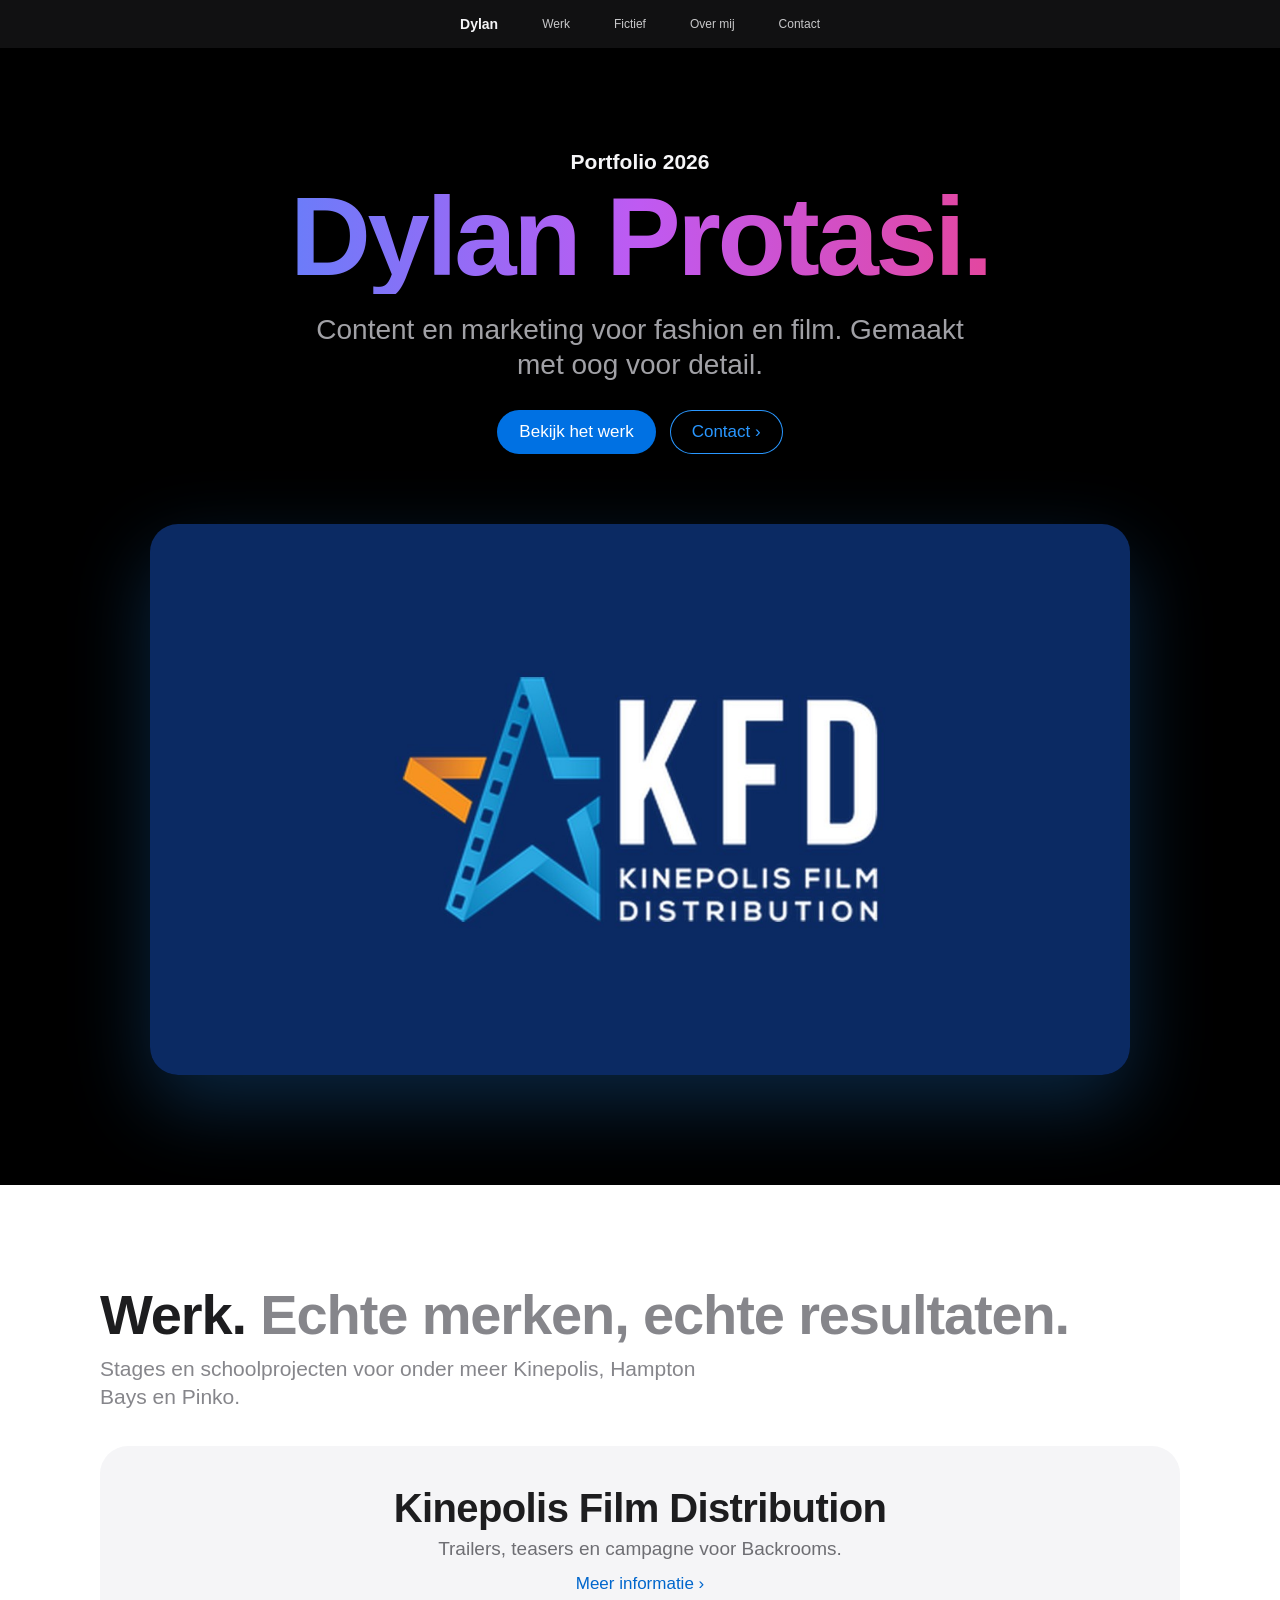
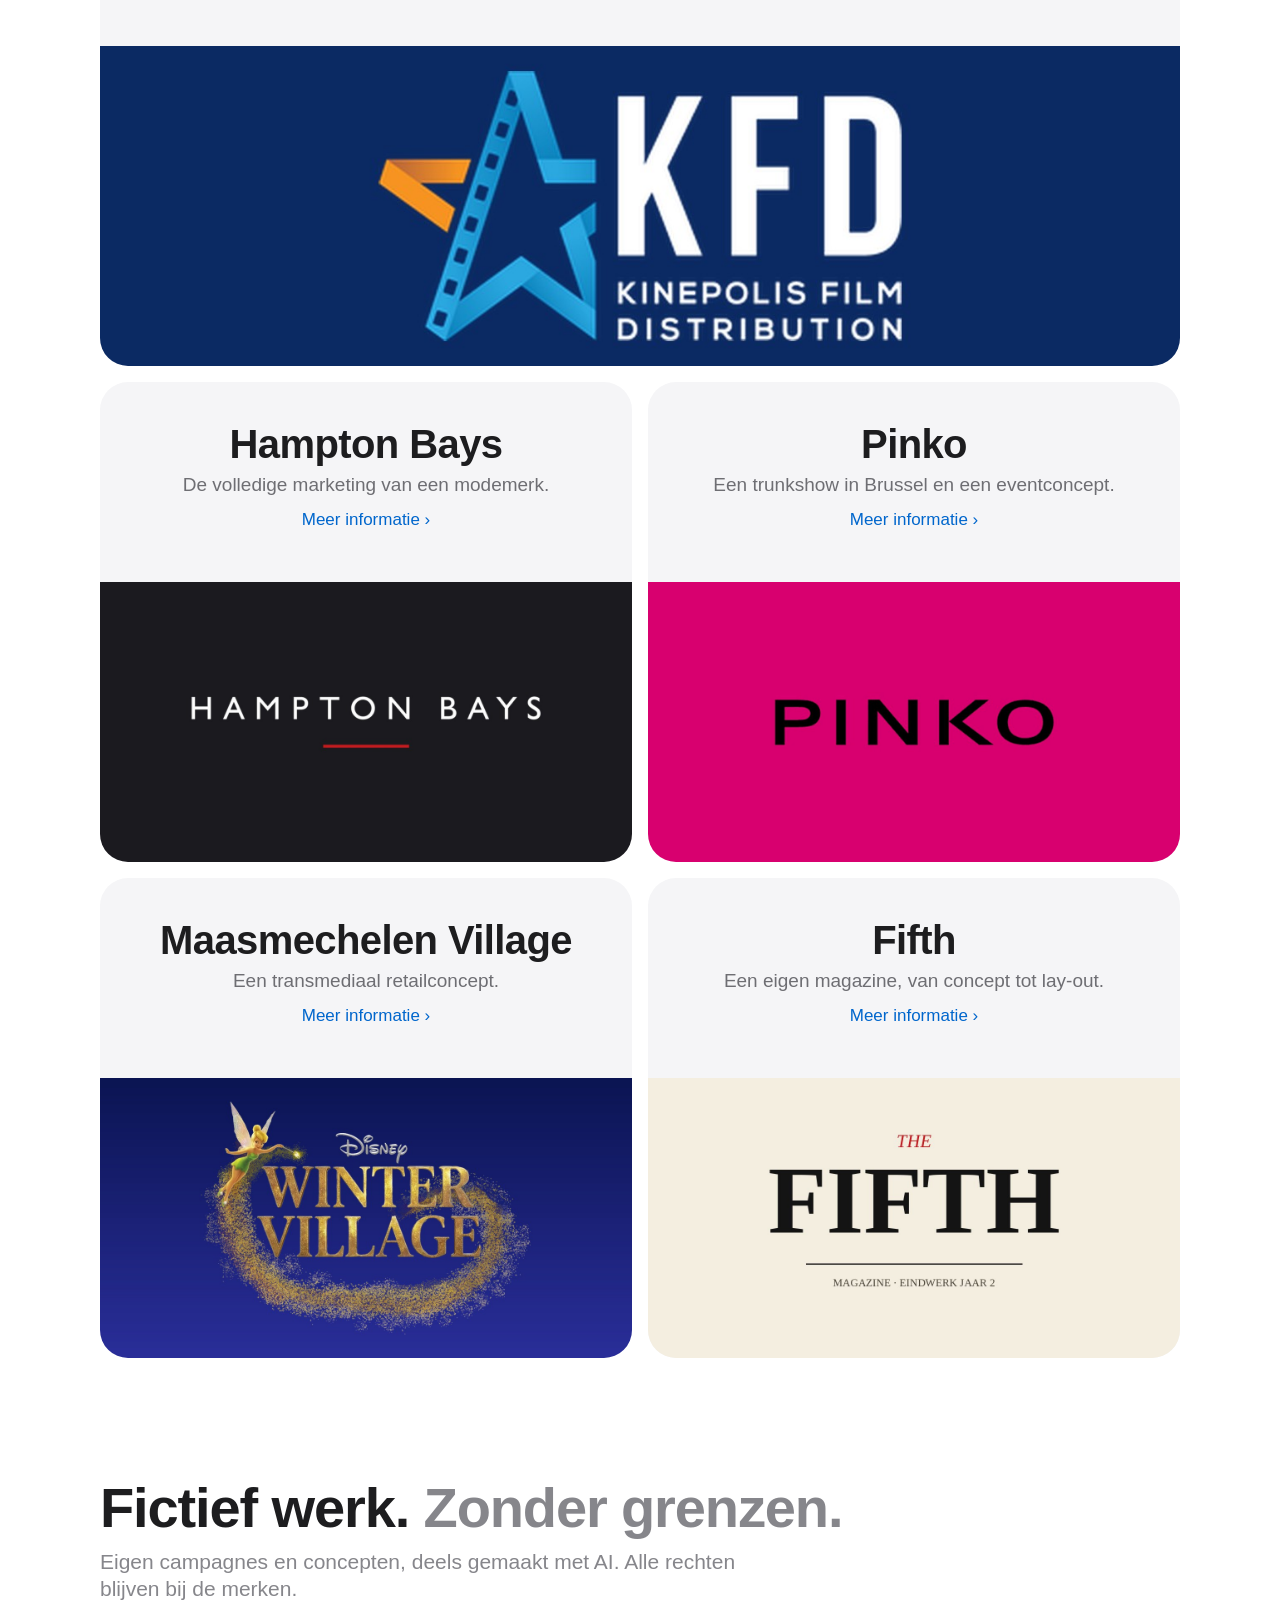
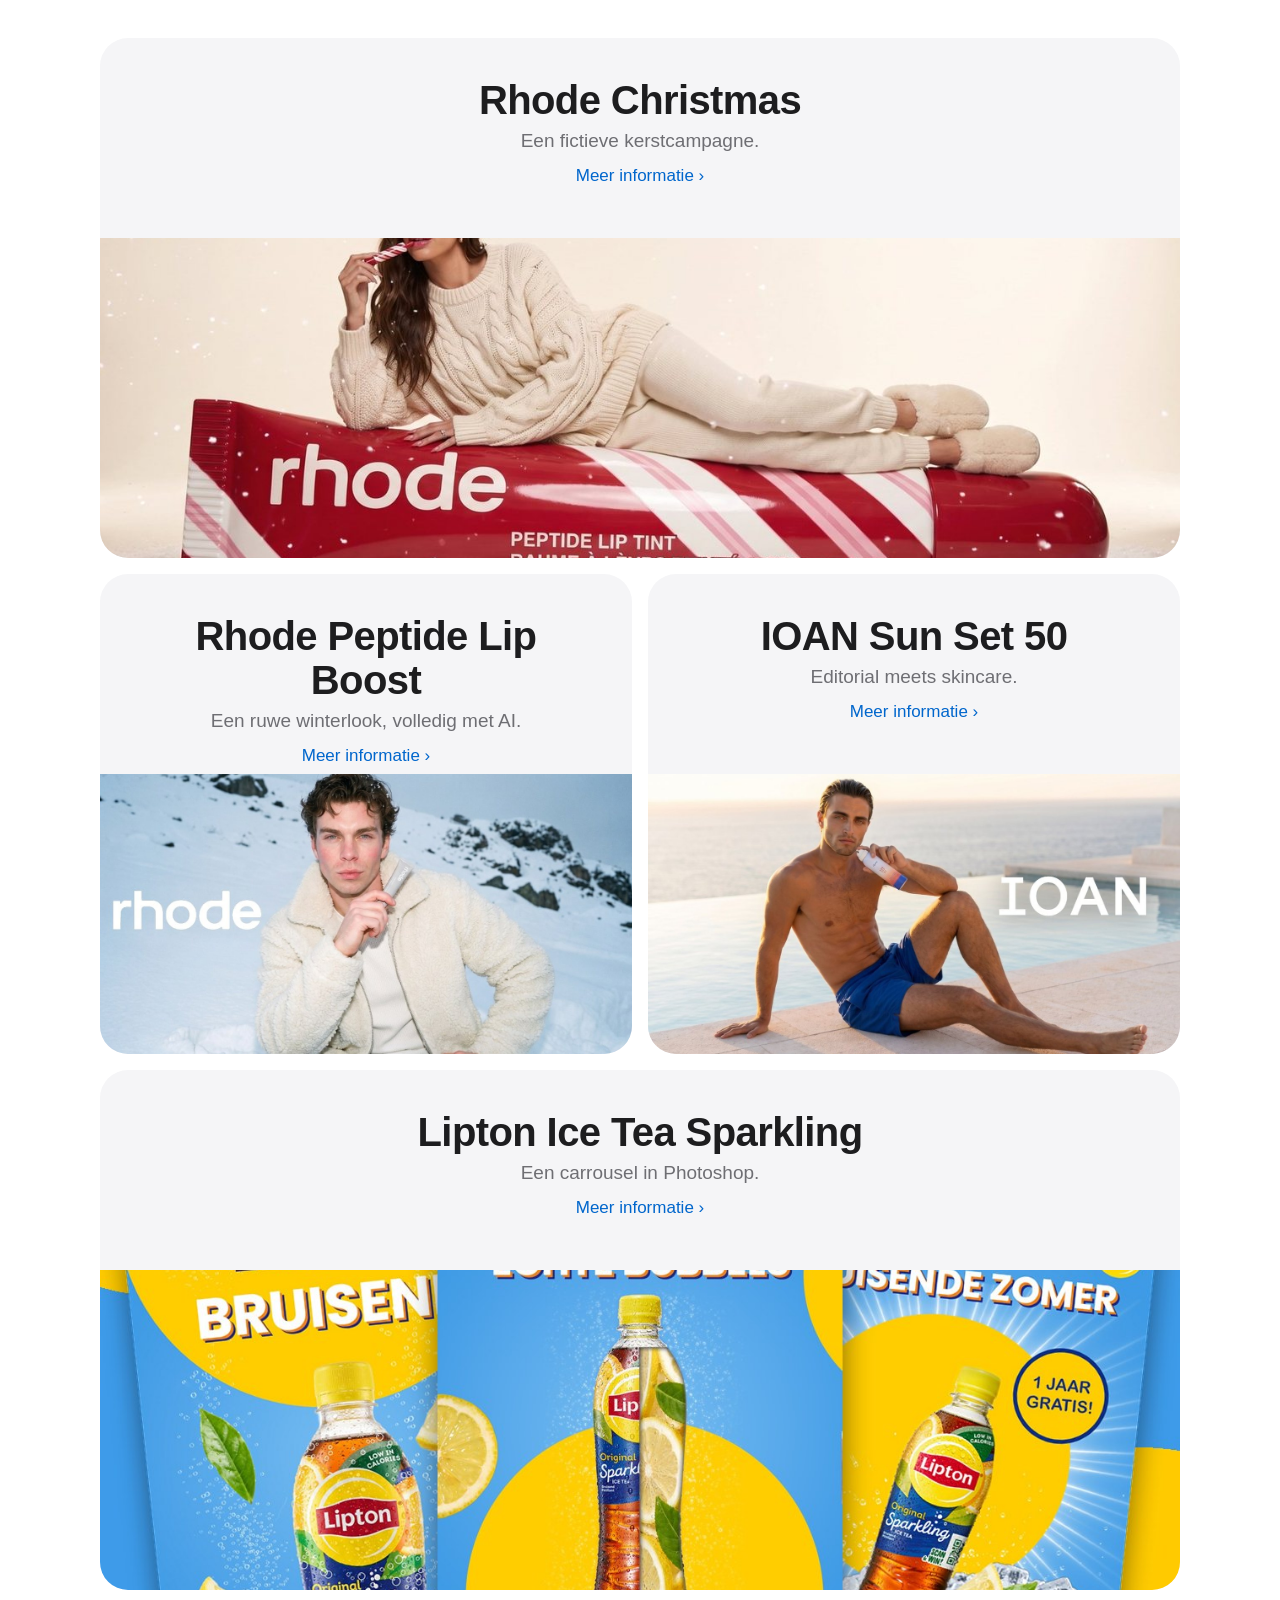
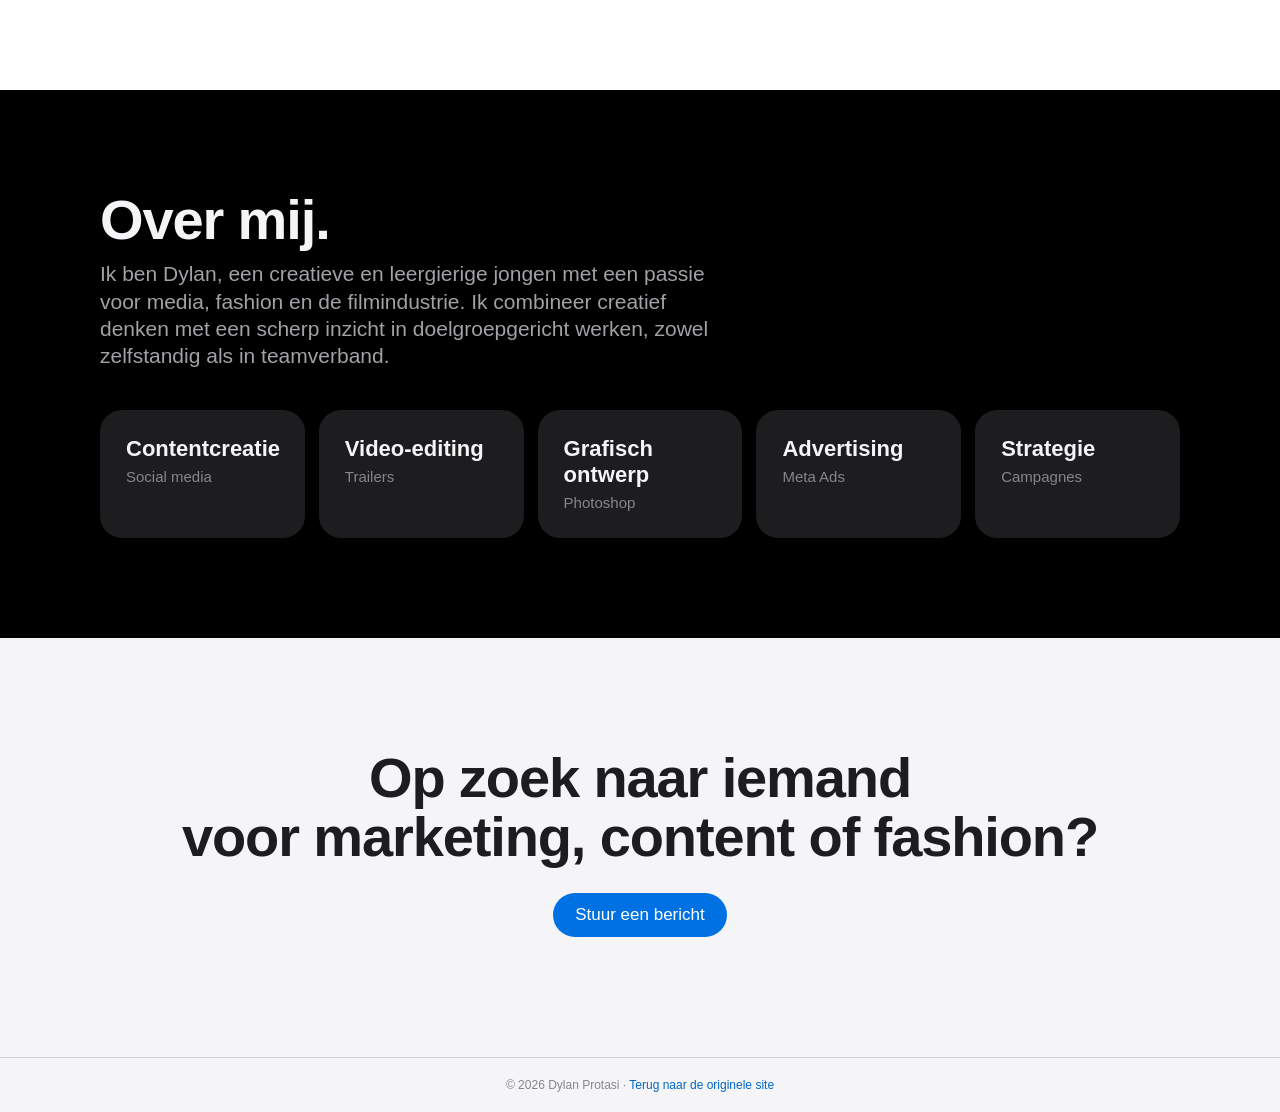
==== commit 180b706a: "Apple page: fix card layout in Werk Co-Authored-By: Claude Sonnet 5.5 <noreply@anthropic.com> Claude" ====
--- a/apple.html
+++ b/apple.html
@@ -28,7 +28,7 @@
 </style></head><body>
 <nav><a class="lg" href="#top">Dylan</a><a href="#werk">Werk</a><a href="#fictief">Fictief</a><a href="#over">Over mij</a><a href="#contact">Contact</a></nav>
 <div class="hero" id="top"><div class="eb">Portfolio 2026</div><h1>Dylan Protasi.</h1><p>Content en marketing voor fashion en film. Gemaakt met oog voor detail.</p><div class="btns"><a class="b" href="#werk">Bekijk het werk</a><a class="b o" href="#contact">Contact ›</a></div><div class="hi rv"><img src="img/bn-kinepolis.jpg" alt=""></div></div>
-<section id="werk"><div class="in"><h2>Werk. <em>Echte merken, echte resultaten.</em></h2><p class="sub">Stages en schoolprojecten voor onder meer Kinepolis, Hampton Bays en Pinko.</p><div class="grid"><a class="card wide rv" href="index.html#/kinepolis"><div class="ct"><h3>Kinepolis Film Distribution</h3><p>Trailers, teasers en campagne voor Backrooms.</p><span class="lm">Meer informatie ›</span></div><img src="img/bn-kinepolis.jpg" alt=""></a><a class="card rv" href="index.html#/hampton"><div class="ct"><h3>Hampton Bays</h3><p>De volledige marketing van een modemerk.</p><span class="lm">Meer informatie ›</span></div><img src="img/bn-hampton.jpg" alt=""></a><a class="card rv" href="index.html#/pinko"><div class="ct"><h3>Pinko</h3><p>Een trunkshow in Brussel en een eventconcept.</p><span class="lm">Meer informatie ›</span></div><img src="img/bn-pinko.jpg" alt=""></a><a class="card wide rv" href="index.html#/disney"><div class="ct"><h3>Maasmechelen Village</h3><p>Een transmediaal retailconcept.</p><span class="lm">Meer informatie ›</span></div><img src="img/bn-disney.jpg" alt=""></a><a class="card rv" href="index.html#/fifth"><div class="ct"><h3>Fifth</h3><p>Een eigen magazine, van concept tot lay-out.</p><span class="lm">Meer informatie ›</span></div><img src="img/bn-fifth.jpg" alt=""></a></div></div></section>
+<section id="werk"><div class="in"><h2>Werk. <em>Echte merken, echte resultaten.</em></h2><p class="sub">Stages en schoolprojecten voor onder meer Kinepolis, Hampton Bays en Pinko.</p><div class="grid"><a class="card wide rv" href="index.html#/kinepolis"><div class="ct"><h3>Kinepolis Film Distribution</h3><p>Trailers, teasers en campagne voor Backrooms.</p><span class="lm">Meer informatie ›</span></div><img src="img/bn-kinepolis.jpg" alt=""></a><a class="card rv" href="index.html#/hampton"><div class="ct"><h3>Hampton Bays</h3><p>De volledige marketing van een modemerk.</p><span class="lm">Meer informatie ›</span></div><img src="img/bn-hampton.jpg" alt=""></a><a class="card rv" href="index.html#/pinko"><div class="ct"><h3>Pinko</h3><p>Een trunkshow in Brussel en een eventconcept.</p><span class="lm">Meer informatie ›</span></div><img src="img/bn-pinko.jpg" alt=""></a><a class="card rv" href="index.html#/disney"><div class="ct"><h3>Maasmechelen Village</h3><p>Een transmediaal retailconcept.</p><span class="lm">Meer informatie ›</span></div><img src="img/bn-disney.jpg" alt=""></a><a class="card rv" href="index.html#/fifth"><div class="ct"><h3>Fifth</h3><p>Een eigen magazine, van concept tot lay-out.</p><span class="lm">Meer informatie ›</span></div><img src="img/bn-fifth.jpg" alt=""></a></div></div></section>
 <section id="fictief"><div class="in"><h2>Fictief werk. <em>Zonder grenzen.</em></h2><p class="sub">Eigen campagnes en concepten, deels gemaakt met AI. Alle rechten blijven bij de merken.</p><div class="grid"><a class="card wide rv" href="index.html#/rhode-xmas"><div class="ct"><h3>Rhode Christmas</h3><p>Een fictieve kerstcampagne.</p><span class="lm">Meer informatie ›</span></div><img src="img/bn-rhode-xmas.jpg" alt=""></a><a class="card rv" href="index.html#/rhode"><div class="ct"><h3>Rhode Peptide Lip Boost</h3><p>Een ruwe winterlook, volledig met AI.</p><span class="lm">Meer informatie ›</span></div><img src="img/bn-rhode.jpg" alt=""></a><a class="card rv" href="index.html#/ioan"><div class="ct"><h3>IOAN Sun Set 50</h3><p>Editorial meets skincare.</p><span class="lm">Meer informatie ›</span></div><img src="img/bn-ioan.jpg" alt=""></a><a class="card wide rv" href="index.html#/lipton"><div class="ct"><h3>Lipton Ice Tea Sparkling</h3><p>Een carrousel in Photoshop.</p><span class="lm">Meer informatie ›</span></div><img src="img/bn-lipton.jpg" alt=""></a></div></div></section>
 <div class="dark" id="over"><div class="in"><h2>Over mij.</h2><p class="sub">Ik ben Dylan, een creatieve en leergierige jongen met een passie voor media, fashion en de filmindustrie. Ik combineer creatief denken met een scherp inzicht in doelgroepgericht werken, zowel zelfstandig als in teamverband.</p><div class="sk"><div><b>Contentcreatie</b><span>Social media</span></div><div><b>Video-editing</b><span>Trailers</span></div><div><b>Grafisch ontwerp</b><span>Photoshop</span></div><div><b>Advertising</b><span>Meta Ads</span></div><div><b>Strategie</b><span>Campagnes</span></div></div></div></div>
 <div class="ct2" id="contact"><h2>Op zoek naar iemand<br>voor marketing, content of fashion?</h2><a class="b" href="mailto:dylan.protasi@gmail.com">Stuur een bericht</a></div>
